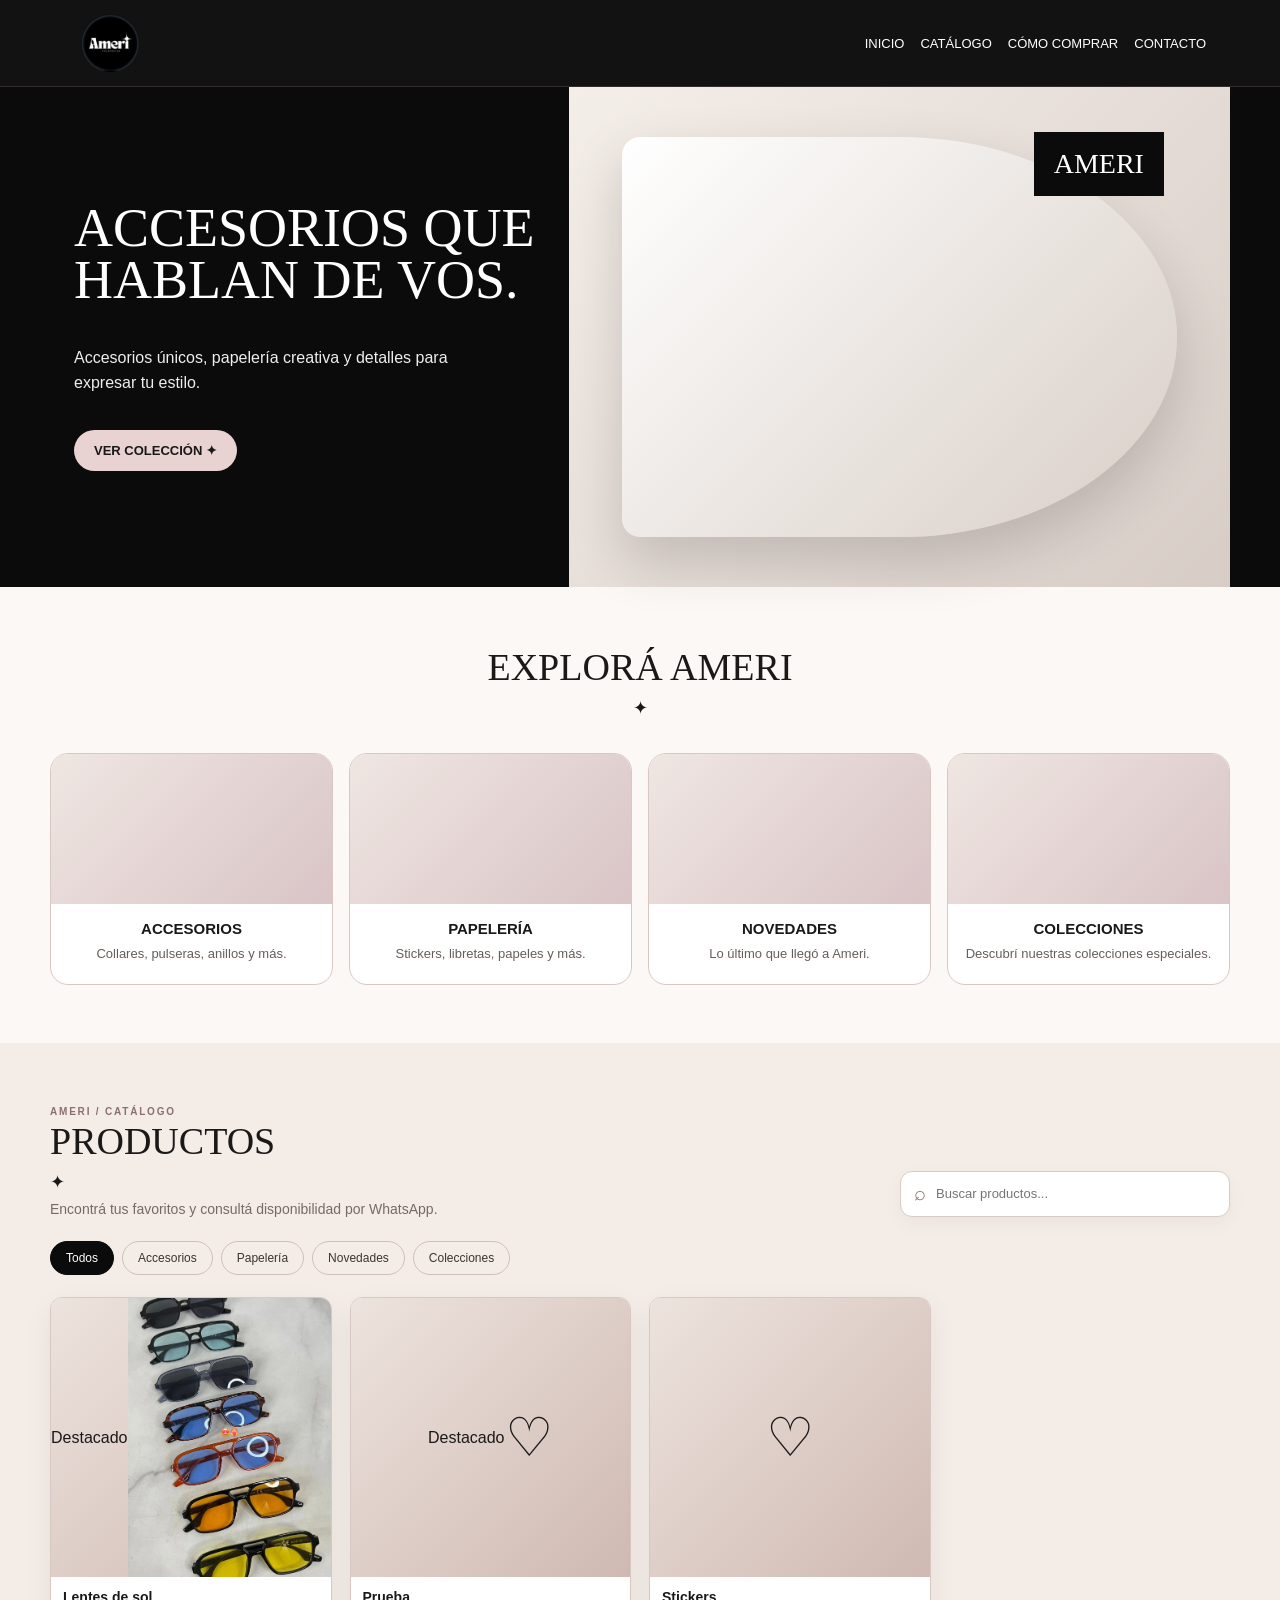
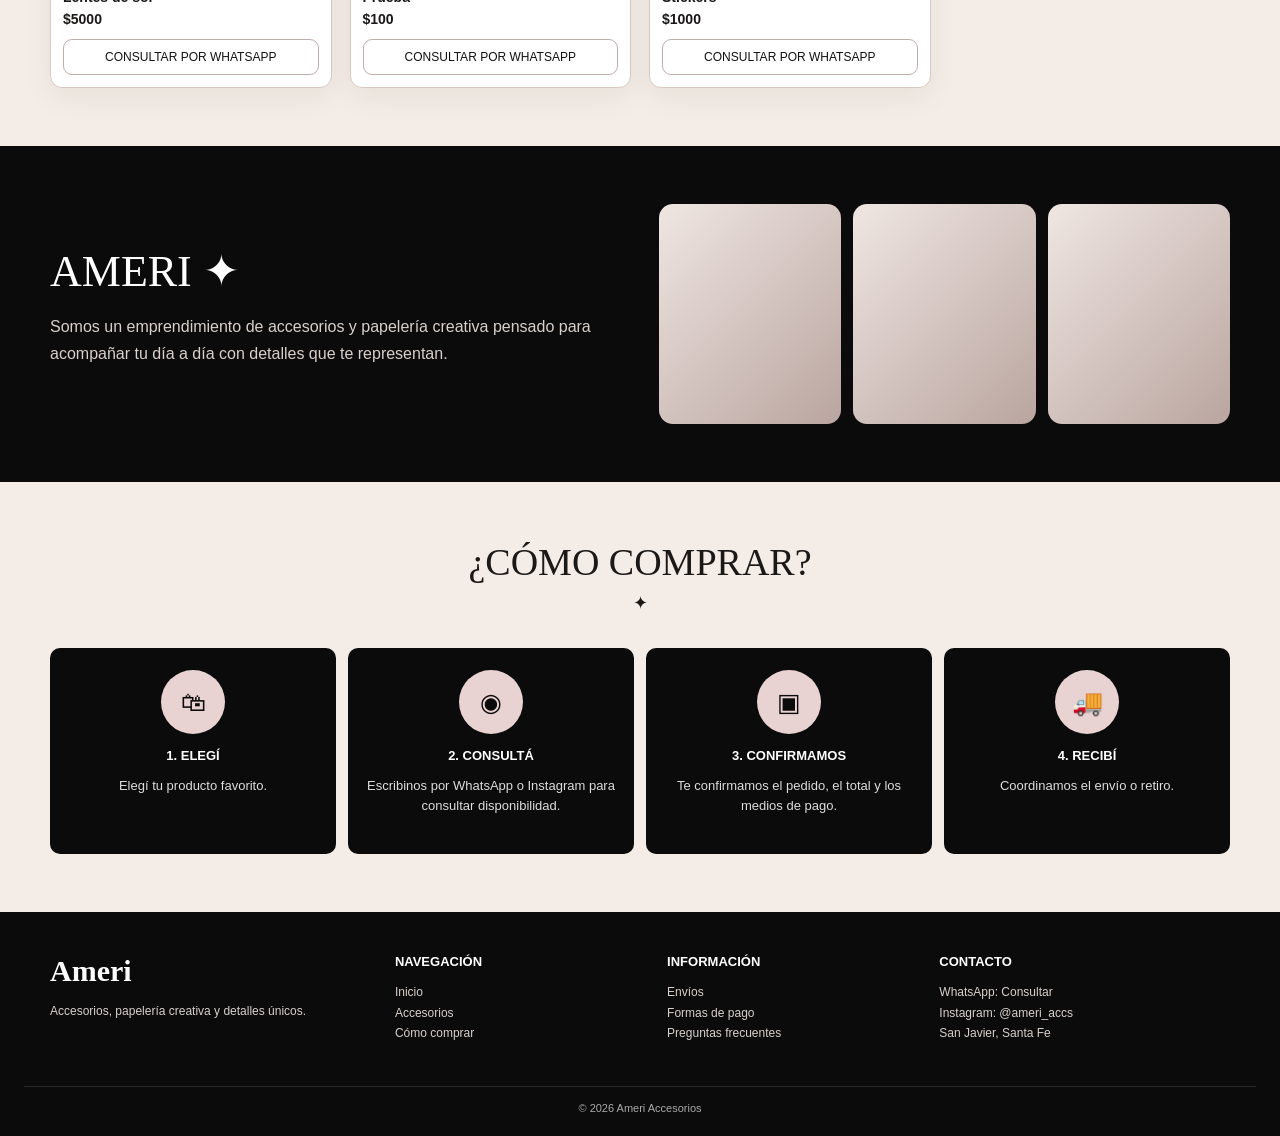
==== index.html @ 712a3660 "Update index.html" ====
<!doctype html>
<html lang="es">
<head>
<script src="https://identity.netlify.com/v1/netlify-identity-widget.js"></script>
<meta charset="utf-8">
<meta name="viewport" content="width=device-width,initial-scale=1">
<title>Ameri Accesorios</title>
<style>
:root{--black:#0c0b0b;--cream:#f4ede7;--paper:#fbf8f5;--pink:#e9d2d2;--ink:#1b1818;--line:#d9c8c1}
*{box-sizing:border-box}html{scroll-behavior:smooth}body{margin:0;background:var(--paper);color:var(--ink);font-family:Arial,Helvetica,sans-serif}
a{text-decoration:none;color:inherit}.serif{font-family:Georgia,"Times New Roman",serif}
header{position:sticky;top:0;z-index:20;background:rgba(12,11,11,.97);color:#fff;border-bottom:1px solid #332d2d}
.nav{max-width:1180px;margin:auto;padding:14px 24px;display:flex;align-items:center;gap:28px}.brand{display:flex;align-items:center;gap:10px;margin-right:auto}.brand img{width:72px;height:58px;object-fit:contain;display:block}
.brand b{font-family:Georgia,serif;font-size:24px}.brand small{display:block;font-size:8px;letter-spacing:2px;margin-top:-4px}nav a{font-size:13px;margin-left:16px;color:#fff}
.hero{background:var(--black);color:#fff}.hero-inner{max-width:1180px;margin:auto;display:grid;grid-template-columns:44% 56%;min-height:500px}.hero-copy{padding:72px 24px;display:flex;flex-direction:column;justify-content:center}.hero-copy h1{font-size:54px;line-height:.95;font-weight:400;margin:0 0 24px}.hero-copy p{font-size:16px;line-height:1.55;max-width:430px;color:#eee}.cta{display:inline-flex;width:max-content;background:var(--pink);color:#1b1818;padding:13px 20px;border-radius:26px;font-weight:700;font-size:13px;margin-top:18px}.hero-photo{min-height:500px;background:linear-gradient(135deg,#f4eee9,#d7ccc6);position:relative}.hero-photo:before{content:"";position:absolute;inset:10% 8%;border-radius:20px 55% 55% 20px;background:linear-gradient(135deg,#fff,#d8cec6);box-shadow:0 24px 55px rgba(0,0,0,.16)}.hero-photo:after{content:"AMERI";position:absolute;right:10%;top:9%;background:#0c0b0b;color:#fff;padding:16px 20px;font-family:Georgia,serif;font-size:28px}
.section{padding:58px 24px}.section.alt{background:var(--cream)}.wrap{max-width:1180px;margin:auto}.section-title{text-align:center;font-size:38px;font-weight:400;margin:0 0 34px}.section-title:after{content:"✦";display:block;font-size:18px;margin-top:8px}
.categories{display:grid;grid-template-columns:repeat(4,1fr);gap:16px}.cat{background:#fff;border:1px solid var(--line);border-radius:18px;overflow:hidden;text-align:center}.cat-art{height:150px;background:linear-gradient(135deg,#efe6e2,#d9c4c6);display:flex;align-items:center;justify-content:center;font-size:58px}.cat h3{margin:16px 12px 8px;font-size:15px}.cat p{font-size:13px;color:#675d59;margin:0 16px 20px;line-height:1.45}
.products{display:grid;grid-template-columns:repeat(4,1fr);gap:14px}.card{background:#fff;border:1px solid var(--line);border-radius:16px;overflow:hidden}.product-art{aspect-ratio:1/1;background:linear-gradient(135deg,#ede3dd,#cfb9b2);display:flex;align-items:center;justify-content:center;overflow:hidden}.product-art img{width:100%;height:100%;object-fit:cover}.product-art .placeholder{font-family:Georgia,serif;font-size:54px}.card-body{padding:12px}.card h4{font-size:14px;margin:0 0 6px}.price{font-weight:700;font-size:14px}.buy{display:block;text-align:center;background:#0c0b0b;color:#fff;padding:10px;border-radius:9px;margin-top:12px;font-size:12px}
.about{display:grid;grid-template-columns:1fr 1fr;gap:38px;align-items:center}.about-copy h2{font-size:44px;font-weight:400;margin:0 0 14px}.about-copy p{line-height:1.7;color:#d9d0cc}.about-gallery{display:grid;grid-template-columns:repeat(3,1fr);gap:12px}.about-shot{height:220px;border-radius:14px;background:linear-gradient(135deg,#efe6e2,#baa5a0)}
.steps{display:grid;grid-template-columns:repeat(4,1fr);gap:12px}.step{background:var(--black);color:#fff;text-align:center;padding:22px 14px 26px;border-radius:10px}.step-icon{width:64px;height:64px;margin:0 auto 14px;border-radius:50%;background:var(--pink);color:#0c0b0b;display:flex;align-items:center;justify-content:center;font-size:25px}.step h3{font-size:13px;margin:0 0 8px}.step p{font-size:13px;line-height:1.5;color:#ddd}
.footer{background:#0c0b0b;color:#fff;padding:42px 24px 22px}.footer-grid{display:grid;grid-template-columns:1.3fr 1fr 1fr 1.2fr;gap:30px}.footer h4{margin:0 0 13px;font-size:13px}.footer p,.footer a{font-size:12px;color:#d8d0cd;line-height:1.7}.bottom{border-top:1px solid #2b2626;margin-top:30px;padding-top:15px;text-align:center;font-size:11px;color:#aaa}
@media(max-width:900px){.hero-inner{grid-template-columns:1fr}.hero-photo{min-height:340px}.categories{grid-template-columns:repeat(2,1fr)}.products{grid-template-columns:repeat(2,1fr)}.about{grid-template-columns:1fr}.steps{grid-template-columns:repeat(2,1fr)}.footer-grid{grid-template-columns:1fr 1fr}nav a{font-size:11px}}
@media(max-width:560px){nav{display:none}.hero-copy h1{font-size:42px}.section{padding:44px 16px}.categories,.products,.about-gallery,.steps,.footer-grid{grid-template-columns:1fr}}

.eyebrow{font-size:10px;letter-spacing:.18em;font-weight:700;color:#8a6f70}
.catalog-head{display:flex;justify-content:space-between;align-items:flex-end;gap:28px;margin-bottom:24px}
.catalog-sub{margin:0;color:#756a65;font-size:14px}
.search-box{background:#fff;border:1px solid #d7cbc4;border-radius:12px;display:flex;align-items:center;padding:0 13px;width:min(330px,100%);height:46px;box-shadow:0 7px 20px rgba(0,0,0,.04)}
.search-box span{font-size:20px;color:#81736e;margin-right:8px}
.search-box input{border:0;outline:none;background:transparent;font-size:13px;width:100%;color:#1b1818}
.filters{display:flex;flex-wrap:wrap;gap:8px;margin:0 0 22px}
.filter{border:1px solid #cfbfba;background:transparent;color:#3c3431;border-radius:22px;padding:9px 15px;font-size:12px;cursor:pointer}
.filter:hover,.filter.active{background:#0c0b0b;color:#fff;border-color:#0c0b0b}
.products.storefront{grid-template-columns:repeat(4,minmax(0,1fr));gap:18px}
.storefront .card{border-radius:12px;box-shadow:0 10px 30px rgba(38,26,22,.06);transition:transform .2s ease,box-shadow .2s ease}
.storefront .card:hover{transform:translateY(-4px);box-shadow:0 17px 35px rgba(38,26,22,.12)}
.storefront .buy{background:transparent;color:#111;border:1px solid #bcaeaa}
.storefront .buy:hover{background:#0c0b0b;color:#fff}
.category-link{cursor:pointer;transition:transform .18s ease,box-shadow .18s ease}
.category-link:hover,.category-link:focus{transform:translateY(-3px);box-shadow:0 12px 26px rgba(38,26,22,.10);outline:none}
.empty-state{padding:46px 20px;text-align:center;border:1px dashed #cfc0b9;border-radius:14px;color:#766b67}
@media(max-width:900px){.products.storefront{grid-template-columns:repeat(2,minmax(0,1fr))}.catalog-head{align-items:flex-start;flex-direction:column}.search-box{width:100%}}
@media(max-width:560px){.products.storefront{grid-template-columns:1fr}}

.hero-photo-image{position:absolute;inset:0;width:100%;height:100%;object-fit:cover;z-index:1;display:none}
.hero-photo.has-image:before,.hero-photo.has-image:after{display:none}
.cat-art{overflow:hidden;position:relative}
.cat-art img{width:100%;height:100%;object-fit:cover;display:none}
.cat-art.has-image{font-size:0}
.cat-art.has-image img{display:block}
.about-shot{overflow:hidden;position:relative}
.about-shot img{width:100%;height:100%;object-fit:cover;display:none}
.about-shot.has-image img{display:block}
</style></head>
<body>
<header><div class="nav"><div class="brand"><img id="brand-logo" src="logo-ameri-header.png" alt="Ameri Accesorios"></div><nav><a href="#inicio">INICIO</a><a href="#catalogo">CATÁLOGO</a><a href="#como-comprar">CÓMO COMPRAR</a><a href="#contacto">CONTACTO</a></nav></div></header>
<section id="inicio" class="hero"><div class="hero-inner"><div class="hero-copy"><h1 class="serif" id="hero-title">ACCESORIOS QUE HABLAN DE VOS.</h1><p id="hero-text">Accesorios únicos, papelería creativa y detalles para expresar tu estilo.</p><a class="cta" href="#catalogo">VER COLECCIÓN ✦</a></div><div class="hero-photo"><img id="hero-image" class="hero-photo-image" alt="Ameri — imagen principal"></div></div></section>
<section class="section" id="accesorios"><div class="wrap"><h2 class="section-title serif">EXPLORÁ AMERI</h2><div class="categories">
<div class="cat category-link" data-filter="Accesorios" role="button" tabindex="0"><div class="cat-art"><img id="category-image-accessories" alt="Accesorios"></div><h3 id="category-title-accessories">ACCESORIOS</h3><p id="category-text-accessories">Collares, pulseras, anillos y más.</p></div>
<div class="cat category-link" data-filter="Papelería" role="button" tabindex="0"><div class="cat-art"><img id="category-image-stationery" alt="Papelería"></div><h3 id="category-title-stationery">PAPELERÍA</h3><p id="category-text-stationery">Stickers, libretas, papeles y más.</p></div>
<div class="cat category-link" data-filter="Novedades" role="button" tabindex="0"><div class="cat-art"><img id="category-image-new" alt="Novedades"></div><h3 id="category-title-new">NOVEDADES</h3><p id="category-text-new">Lo último que llegó a Ameri.</p></div>
<div class="cat category-link" data-filter="Colecciones" role="button" tabindex="0"><div class="cat-art"><img id="category-image-collections" alt="Colecciones"></div><h3 id="category-title-collections">COLECCIONES</h3><p id="category-text-collections">Descubrí nuestras colecciones especiales.</p></div>
</div></div></section>
<section class="section alt" id="catalogo">
  <div class="wrap">
    <div class="catalog-head">
      <div>
        <span class="eyebrow">AMERI / CATÁLOGO</span>
        <h2 class="section-title serif" style="text-align:left;margin-bottom:8px">PRODUCTOS</h2>
        <p class="catalog-sub">Encontrá tus favoritos y consultá disponibilidad por WhatsApp.</p>
      </div>
      <div class="search-box"><span>⌕</span><input id="product-search" type="search" placeholder="Buscar productos..." aria-label="Buscar productos"></div>
    </div>
    <div class="filters" id="filters">
      <button class="filter active" data-filter="Todos">Todos</button>
      <button class="filter" data-filter="Accesorios">Accesorios</button>
      <button class="filter" data-filter="Papelería">Papelería</button>
      <button class="filter" data-filter="Novedades">Novedades</button>
      <button class="filter" data-filter="Colecciones">Colecciones</button>
    </div>
    <div class="products storefront" id="products"></div>
    <div class="empty-state" id="empty-state" hidden>No encontramos productos con esos criterios.</div>
  </div>
</section>
<section class="section" style="background:var(--black);color:#fff"><div class="wrap about"><div class="about-copy"><h2 class="serif" id="about-title">AMERI ✦</h2><p id="about-text">Somos un emprendimiento de accesorios y papelería creativa pensado para acompañar tu día a día con detalles que te representan.</p></div><div class="about-gallery"><div class="about-shot"><img id="about-image-1" alt="Ameri"></div><div class="about-shot"><img id="about-image-2" alt="Ameri"></div><div class="about-shot"><img id="about-image-3" alt="Ameri"></div></div></div></section>
<section class="section" id="como-comprar" style="background:var(--cream)"><div class="wrap"><h2 class="section-title serif" id="how-title">¿CÓMO COMPRAR?</h2><div class="steps">
<div class="step"><div class="step-icon">🛍</div><h3 id="how-step-1-title">1. ELEGÍ</h3><p id="how-step-1-text">Elegí tu producto favorito.</p></div>
<div class="step"><div class="step-icon">◉</div><h3 id="how-step-2-title">2. CONSULTÁ</h3><p id="how-step-2-text">Escribinos por WhatsApp o Instagram para consultar disponibilidad.</p></div>
<div class="step"><div class="step-icon">▣</div><h3 id="how-step-3-title">3. CONFIRMAMOS</h3><p id="how-step-3-text">Te confirmamos el pedido, el total y los medios de pago.</p></div>
<div class="step"><div class="step-icon">🚚</div><h3 id="how-step-4-title">4. RECIBÍ</h3><p id="how-step-4-text">Coordinamos el envío o retiro.</p></div>
</div></div></section>
<footer class="footer" id="contacto"><div class="wrap footer-grid"><div><h4 class="serif" style="font-size:30px">Ameri</h4><p>Accesorios, papelería creativa y detalles únicos.</p></div><div><h4>NAVEGACIÓN</h4><p><a href="#inicio">Inicio</a><br><a href="#accesorios">Accesorios</a><br><a href="#como-comprar">Cómo comprar</a></p></div><div><h4>INFORMACIÓN</h4><p>Envíos<br>Formas de pago<br>Preguntas frecuentes</p></div><div><h4>CONTACTO</h4><p>WhatsApp: <a id="wa-link" href="#">Consultar</a><br>Instagram: <span id="instagram">@ameri_accs</span><br><span id="location">San Javier, Santa Fe</span></p></div></div><div class="bottom">© 2026 Ameri Accesorios</div></footer>
<script>
let allProducts = [];
let activeFilter = 'Todos';
let waNumber = '';

function setImage(id, src, containerId){
  const img = document.getElementById(id);
  if(!img) return;
  const clean = String(src || '').trim();
  if(clean){
    img.src = clean;
    img.style.display = 'block';
    if(containerId){
      const container = document.getElementById(containerId);
      if(container) container.classList.add('has-image');
    }
  }
}

function setText(id, value){
  const el = document.getElementById(id);
  if(el && value !== undefined && value !== null && String(value).trim() !== '') el.textContent = value;
}

async function loadData(){
  try{
    const [siteRes, prodRes] = await Promise.all([
      fetch('content/site.json', {cache:'no-store'}),
      fetch('content/products.json', {cache:'no-store'})
    ]);
    const site = await siteRes.json();
    const raw = await prodRes.json();
    allProducts = Array.isArray(raw) ? raw : (raw.products || []);

    setText('hero-title', site.hero_title);
    setText('hero-text', site.hero_text);
    setText('about-title', site.about_title);
    setText('about-text', site.about_text);
    setText('instagram', site.instagram);
    setText('location', site.location);

    // Header logo
    if(site.logo_image){
      const brand = document.getElementById('brand-logo');
      if(brand) brand.src = site.logo_image;
    }

    // Hero
    if(site.hero_image){
      const hero = document.querySelector('.hero-photo');
      if(hero) hero.classList.add('has-image');
      setImage('hero-image', site.hero_image);
    }

    // Category text + images
    const cats = [
      ['accessories','category_accessories_title','category_accessories_text','category_accessories_image'],
      ['stationery','category_stationery_title','category_stationery_text','category_stationery_image'],
      ['new','category_new_title','category_new_text','category_new_image'],
      ['collections','category_collections_title','category_collections_text','category_collections_image']
    ];
    cats.forEach(([key,title,text,image])=>{
      setText(`category-title-${key}`, site[title]);
      setText(`category-text-${key}`, site[text]);
      setImage(`category-image-${key}`, site[image], null);
      if(site[image]){
        const art = document.querySelector(`#category-image-${key}`)?.parentElement;
        if(art) art.classList.add('has-image');
      }
    });

    // About gallery
    [['about-image-1','about_image_1'],['about-image-2','about_image_2'],['about-image-3','about_image_3']].forEach(([id,key])=>{
      setImage(id, site[key]);
      if(site[key]){
        const box = document.getElementById(id)?.parentElement;
        if(box) box.classList.add('has-image');
      }
    });

    // How-to section
    setText('how-title', site.how_title);
    for(let i=1;i<=4;i++){
      setText(`how-step-${i}-title`, site[`how_step_${i}_title`]);
      setText(`how-step-${i}-text`, site[`how_step_${i}_text`]);
    }

    waNumber = String(site.whatsapp || '').replace(/\D/g,'');
    const waLink = document.getElementById('wa-link');
    waLink.href = waNumber
      ? `https://wa.me/${waNumber}?text=${encodeURIComponent('Hola Ameri! Quiero consultar por un producto.')}`
      : '#';

    renderProducts();
  }catch(e){
    console.error('No se pudieron cargar los contenidos', e);
  }
}

function renderProducts(){
  const search = (document.getElementById('product-search')?.value || '').trim().toLowerCase();
  const list = allProducts.filter(p => {
    if(p.available === false) return false;
    const categoryOk = activeFilter === 'Todos' || p.category === activeFilter;
    const text = `${p.title || ''} ${p.description || ''} ${p.category || ''}`.toLowerCase();
    return categoryOk && text.includes(search);
  });

  const root = document.getElementById('products');
  const empty = document.getElementById('empty-state');
  root.innerHTML = '';
  empty.hidden = list.length !== 0;

  list.forEach(p => {
    const article = document.createElement('article'); article.className = 'card';
    const art = document.createElement('div'); art.className = 'product-art';
    if(p.featured){ const badge=document.createElement('span'); badge.className='product-badge'; badge.textContent='Destacado'; art.appendChild(badge); }
    if(p.image){ const img=document.createElement('img'); img.src=p.image; img.alt=p.title||'Producto Ameri'; art.appendChild(img); }
    else { const ph=document.createElement('div'); ph.className='placeholder'; ph.textContent='♡'; art.appendChild(ph); }
    const body=document.createElement('div'); body.className='card-body';
    const title=document.createElement('h4'); title.textContent=p.title||'';
    const price=document.createElement('div'); price.className='price'; price.textContent=p.price||'';
    const buy=document.createElement('a'); buy.className='buy'; buy.target='_blank';
    buy.href=waNumber ? `https://wa.me/${waNumber}?text=${encodeURIComponent('Hola Ameri! Quiero consultar por: '+(p.title||''))}` : '#';
    buy.textContent='CONSULTAR POR WHATSAPP';
    body.append(title,price,buy); article.append(art,body); root.appendChild(article);
  });
}

function selectFilter(filter){
  activeFilter = filter;
  document.querySelectorAll('.filter').forEach(btn=>btn.classList.toggle('active',btn.dataset.filter===filter));
  renderProducts();
  document.getElementById('catalogo').scrollIntoView({behavior:'smooth',block:'start'});
}

document.addEventListener('DOMContentLoaded', ()=>{
  document.getElementById('product-search').addEventListener('input',renderProducts);
  document.querySelectorAll('.filter').forEach(btn=>btn.addEventListener('click',()=>selectFilter(btn.dataset.filter)));
  document.querySelectorAll('.category-link').forEach(card=>{
    card.addEventListener('click',()=>selectFilter(card.dataset.filter));
    card.addEventListener('keydown',e=>{ if(e.key==='Enter'||e.key===' '){e.preventDefault();selectFilter(card.dataset.filter);} });
  });
});

loadData();
</script></body></html>
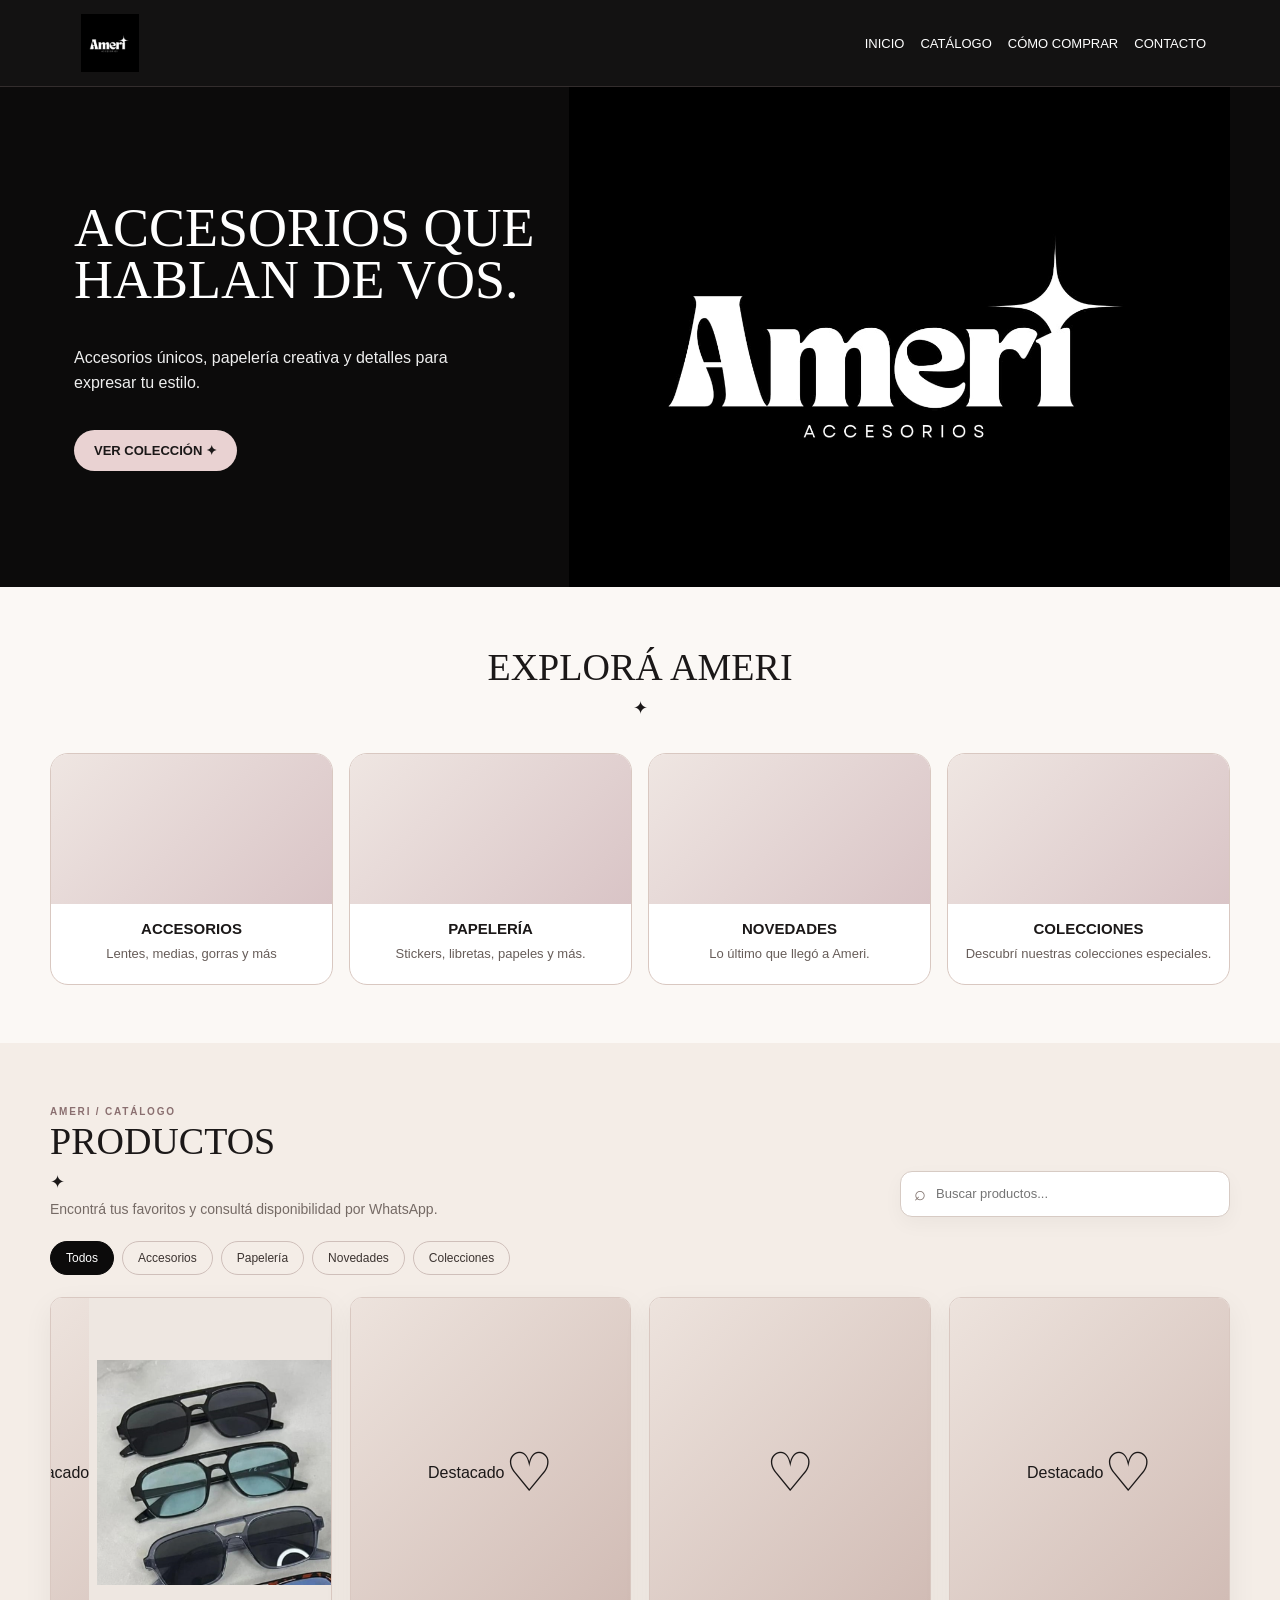
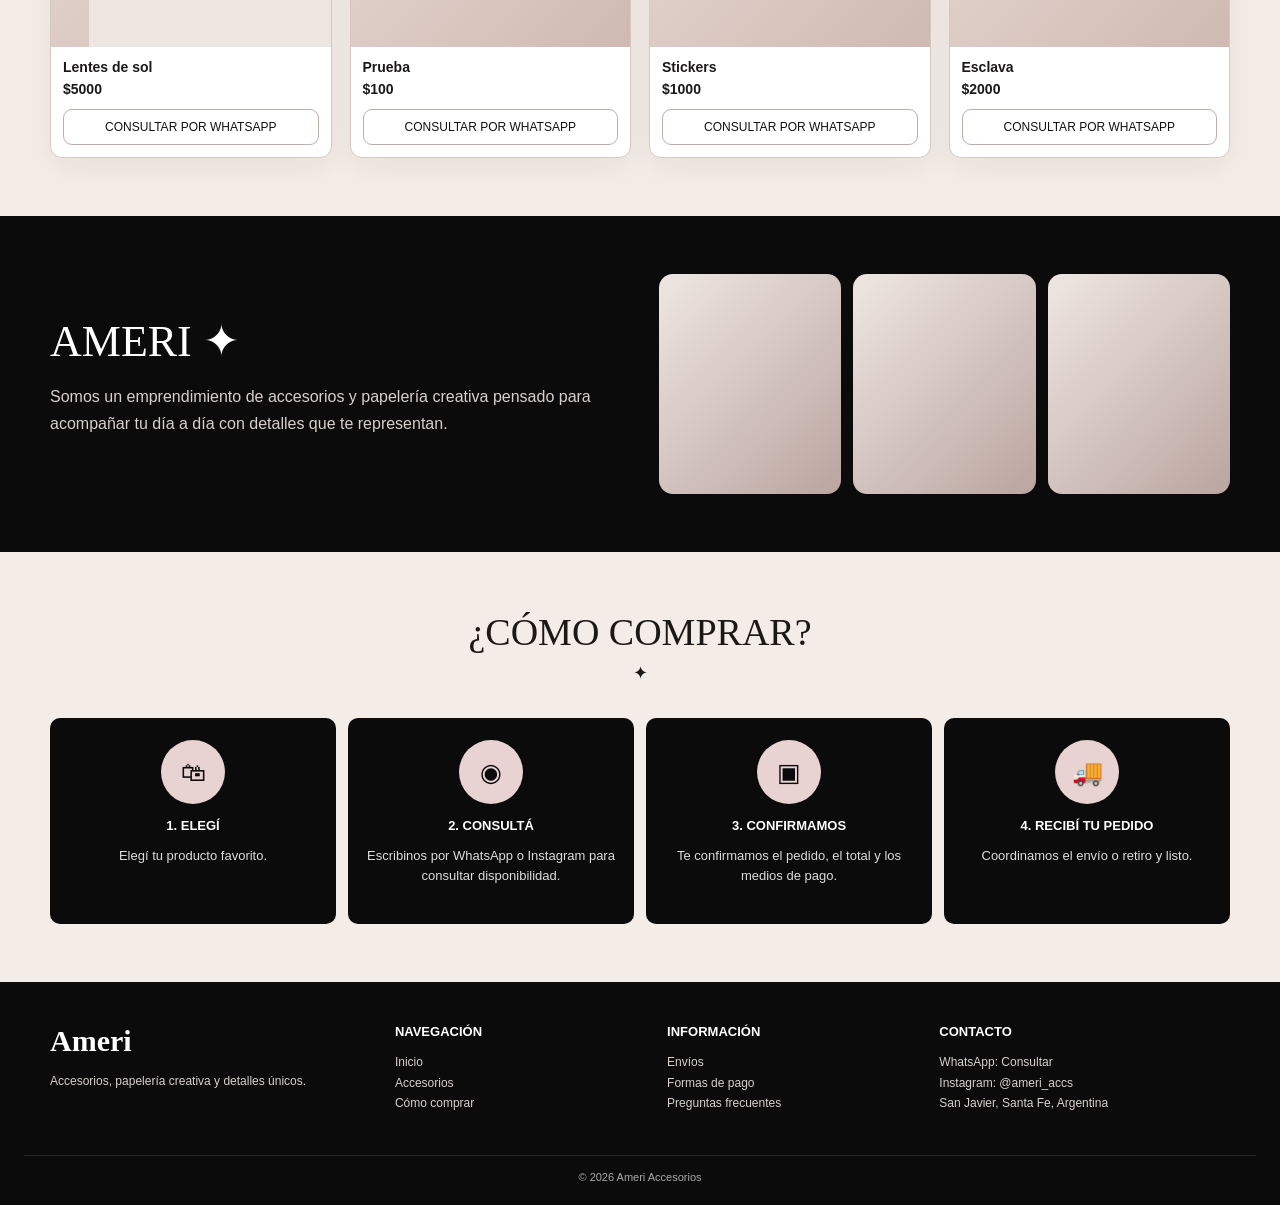
==== commit 62357927: "Update index.html" ====
--- a/index.html
+++ b/index.html
@@ -15,7 +15,7 @@
 .hero{background:var(--black);color:#fff}.hero-inner{max-width:1180px;margin:auto;display:grid;grid-template-columns:44% 56%;min-height:500px}.hero-copy{padding:72px 24px;display:flex;flex-direction:column;justify-content:center}.hero-copy h1{font-size:54px;line-height:.95;font-weight:400;margin:0 0 24px}.hero-copy p{font-size:16px;line-height:1.55;max-width:430px;color:#eee}.cta{display:inline-flex;width:max-content;background:var(--pink);color:#1b1818;padding:13px 20px;border-radius:26px;font-weight:700;font-size:13px;margin-top:18px}.hero-photo{min-height:500px;background:linear-gradient(135deg,#f4eee9,#d7ccc6);position:relative}.hero-photo:before{content:"";position:absolute;inset:10% 8%;border-radius:20px 55% 55% 20px;background:linear-gradient(135deg,#fff,#d8cec6);box-shadow:0 24px 55px rgba(0,0,0,.16)}.hero-photo:after{content:"AMERI";position:absolute;right:10%;top:9%;background:#0c0b0b;color:#fff;padding:16px 20px;font-family:Georgia,serif;font-size:28px}
 .section{padding:58px 24px}.section.alt{background:var(--cream)}.wrap{max-width:1180px;margin:auto}.section-title{text-align:center;font-size:38px;font-weight:400;margin:0 0 34px}.section-title:after{content:"✦";display:block;font-size:18px;margin-top:8px}
 .categories{display:grid;grid-template-columns:repeat(4,1fr);gap:16px}.cat{background:#fff;border:1px solid var(--line);border-radius:18px;overflow:hidden;text-align:center}.cat-art{height:150px;background:linear-gradient(135deg,#efe6e2,#d9c4c6);display:flex;align-items:center;justify-content:center;font-size:58px}.cat h3{margin:16px 12px 8px;font-size:15px}.cat p{font-size:13px;color:#675d59;margin:0 16px 20px;line-height:1.45}
-.products{display:grid;grid-template-columns:repeat(4,1fr);gap:14px}.card{background:#fff;border:1px solid var(--line);border-radius:16px;overflow:hidden}.product-art{aspect-ratio:1/1;background:linear-gradient(135deg,#ede3dd,#cfb9b2);display:flex;align-items:center;justify-content:center;overflow:hidden}.product-art img{width:100%;height:100%;object-fit:cover}.product-art .placeholder{font-family:Georgia,serif;font-size:54px}.card-body{padding:12px}.card h4{font-size:14px;margin:0 0 6px}.price{font-weight:700;font-size:14px}.buy{display:block;text-align:center;background:#0c0b0b;color:#fff;padding:10px;border-radius:9px;margin-top:12px;font-size:12px}
+.products{display:grid;grid-template-columns:repeat(4,1fr);gap:14px}.card{background:#fff;border:1px solid var(--line);border-radius:16px;overflow:hidden}.product-art{aspect-ratio:1/1;background:linear-gradient(135deg,#ede3dd,#cfb9b2);display:flex;align-items:center;justify-content:center;overflow:hidden}.product-art img{width:100%;height:100%;object-fit:contain;background:#eee7e1;padding:8px;box-sizing:border-box}.product-art .placeholder{font-family:Georgia,serif;font-size:54px}.card-body{padding:12px}.card h4{font-size:14px;margin:0 0 6px}.price{font-weight:700;font-size:14px}.buy{display:block;text-align:center;background:#0c0b0b;color:#fff;padding:10px;border-radius:9px;margin-top:12px;font-size:12px}
 .about{display:grid;grid-template-columns:1fr 1fr;gap:38px;align-items:center}.about-copy h2{font-size:44px;font-weight:400;margin:0 0 14px}.about-copy p{line-height:1.7;color:#d9d0cc}.about-gallery{display:grid;grid-template-columns:repeat(3,1fr);gap:12px}.about-shot{height:220px;border-radius:14px;background:linear-gradient(135deg,#efe6e2,#baa5a0)}
 .steps{display:grid;grid-template-columns:repeat(4,1fr);gap:12px}.step{background:var(--black);color:#fff;text-align:center;padding:22px 14px 26px;border-radius:10px}.step-icon{width:64px;height:64px;margin:0 auto 14px;border-radius:50%;background:var(--pink);color:#0c0b0b;display:flex;align-items:center;justify-content:center;font-size:25px}.step h3{font-size:13px;margin:0 0 8px}.step p{font-size:13px;line-height:1.5;color:#ddd}
 .footer{background:#0c0b0b;color:#fff;padding:42px 24px 22px}.footer-grid{display:grid;grid-template-columns:1.3fr 1fr 1fr 1.2fr;gap:30px}.footer h4{margin:0 0 13px;font-size:13px}.footer p,.footer a{font-size:12px;color:#d8d0cd;line-height:1.7}.bottom{border-top:1px solid #2b2626;margin-top:30px;padding-top:15px;text-align:center;font-size:11px;color:#aaa}
@@ -32,7 +32,7 @@
 .filter{border:1px solid #cfbfba;background:transparent;color:#3c3431;border-radius:22px;padding:9px 15px;font-size:12px;cursor:pointer}
 .filter:hover,.filter.active{background:#0c0b0b;color:#fff;border-color:#0c0b0b}
 .products.storefront{grid-template-columns:repeat(4,minmax(0,1fr));gap:18px}
-.storefront .card{border-radius:12px;box-shadow:0 10px 30px rgba(38,26,22,.06);transition:transform .2s ease,box-shadow .2s ease}
+.storefront .card{border-radius:12px;box-shadow:0 10px 30px rgba(38,26,22,.06);transition:transform .2s ease,box-shadow .2s ease}.storefront .product-art{aspect-ratio:4/5}
 .storefront .card:hover{transform:translateY(-4px);box-shadow:0 17px 35px rgba(38,26,22,.12)}
 .storefront .buy{background:transparent;color:#111;border:1px solid #bcaeaa}
 .storefront .buy:hover{background:#0c0b0b;color:#fff}
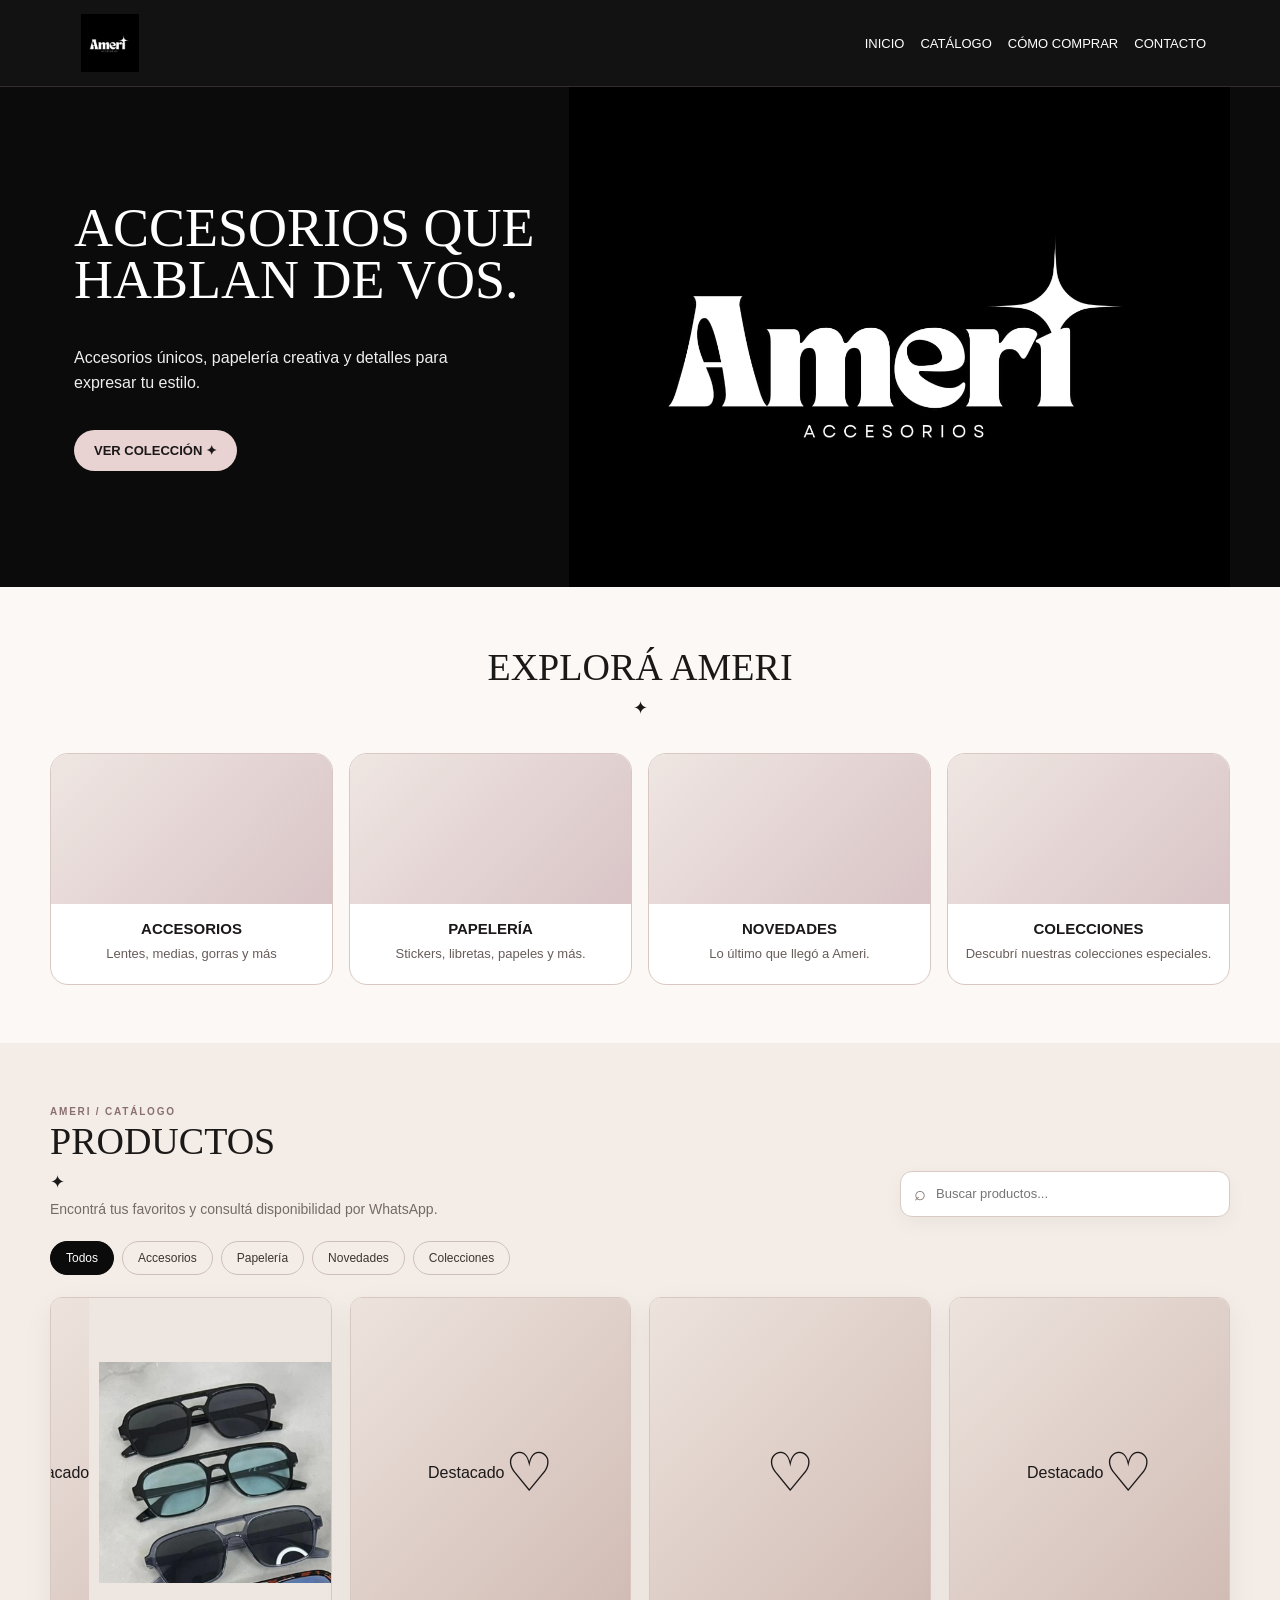
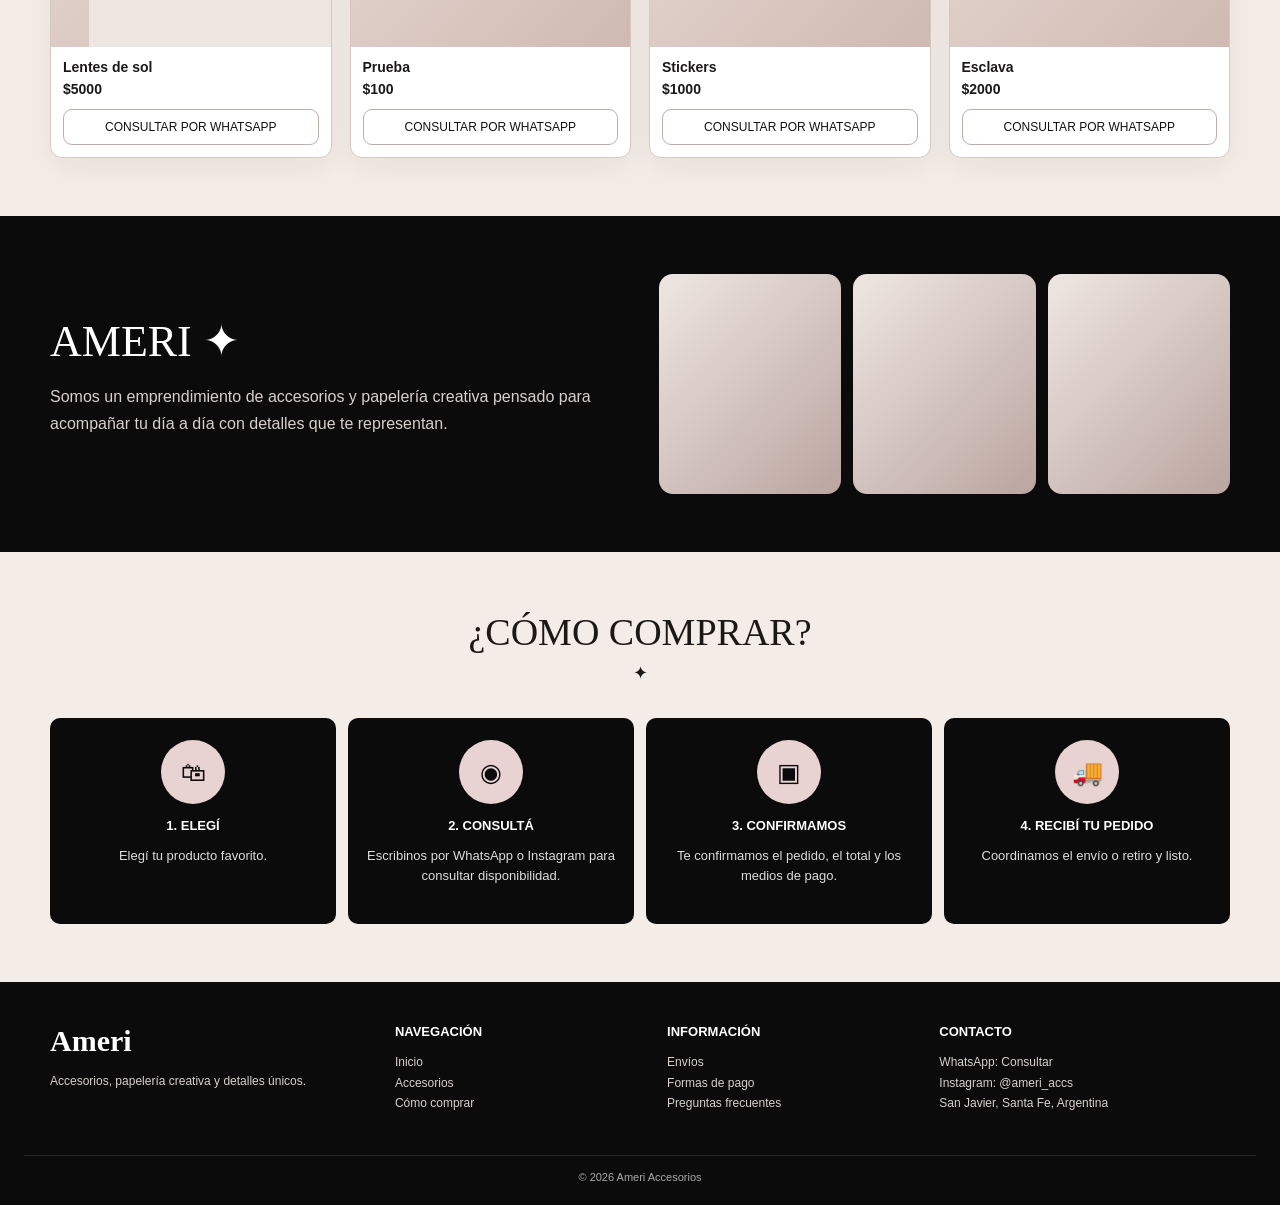
==== commit c33255f3: "Update index.html" ====
--- a/index.html
+++ b/index.html
@@ -15,7 +15,7 @@
 .hero{background:var(--black);color:#fff}.hero-inner{max-width:1180px;margin:auto;display:grid;grid-template-columns:44% 56%;min-height:500px}.hero-copy{padding:72px 24px;display:flex;flex-direction:column;justify-content:center}.hero-copy h1{font-size:54px;line-height:.95;font-weight:400;margin:0 0 24px}.hero-copy p{font-size:16px;line-height:1.55;max-width:430px;color:#eee}.cta{display:inline-flex;width:max-content;background:var(--pink);color:#1b1818;padding:13px 20px;border-radius:26px;font-weight:700;font-size:13px;margin-top:18px}.hero-photo{min-height:500px;background:linear-gradient(135deg,#f4eee9,#d7ccc6);position:relative}.hero-photo:before{content:"";position:absolute;inset:10% 8%;border-radius:20px 55% 55% 20px;background:linear-gradient(135deg,#fff,#d8cec6);box-shadow:0 24px 55px rgba(0,0,0,.16)}.hero-photo:after{content:"AMERI";position:absolute;right:10%;top:9%;background:#0c0b0b;color:#fff;padding:16px 20px;font-family:Georgia,serif;font-size:28px}
 .section{padding:58px 24px}.section.alt{background:var(--cream)}.wrap{max-width:1180px;margin:auto}.section-title{text-align:center;font-size:38px;font-weight:400;margin:0 0 34px}.section-title:after{content:"✦";display:block;font-size:18px;margin-top:8px}
 .categories{display:grid;grid-template-columns:repeat(4,1fr);gap:16px}.cat{background:#fff;border:1px solid var(--line);border-radius:18px;overflow:hidden;text-align:center}.cat-art{height:150px;background:linear-gradient(135deg,#efe6e2,#d9c4c6);display:flex;align-items:center;justify-content:center;font-size:58px}.cat h3{margin:16px 12px 8px;font-size:15px}.cat p{font-size:13px;color:#675d59;margin:0 16px 20px;line-height:1.45}
-.products{display:grid;grid-template-columns:repeat(4,1fr);gap:14px}.card{background:#fff;border:1px solid var(--line);border-radius:16px;overflow:hidden}.product-art{aspect-ratio:1/1;background:linear-gradient(135deg,#ede3dd,#cfb9b2);display:flex;align-items:center;justify-content:center;overflow:hidden}.product-art img{width:100%;height:100%;object-fit:contain;background:#eee7e1;padding:8px;box-sizing:border-box}.product-art .placeholder{font-family:Georgia,serif;font-size:54px}.card-body{padding:12px}.card h4{font-size:14px;margin:0 0 6px}.price{font-weight:700;font-size:14px}.buy{display:block;text-align:center;background:#0c0b0b;color:#fff;padding:10px;border-radius:9px;margin-top:12px;font-size:12px}
+.products{display:grid;grid-template-columns:repeat(4,1fr);gap:14px}.card{background:#fff;border:1px solid var(--line);border-radius:16px;overflow:hidden}.product-art{aspect-ratio:1/1;background:linear-gradient(135deg,#ede3dd,#cfb9b2);display:flex;align-items:center;justify-content:center;overflow:hidden}.product-art img{width:100%;height:100%;object-fit:contain;object-position:center;background:#eee7e1;padding:10px;box-sizing:border-box}.product-art .placeholder{font-family:Georgia,serif;font-size:54px}.card-body{padding:12px}.card h4{font-size:14px;margin:0 0 6px}.price{font-weight:700;font-size:14px}.buy{display:block;text-align:center;background:#0c0b0b;color:#fff;padding:10px;border-radius:9px;margin-top:12px;font-size:12px}
 .about{display:grid;grid-template-columns:1fr 1fr;gap:38px;align-items:center}.about-copy h2{font-size:44px;font-weight:400;margin:0 0 14px}.about-copy p{line-height:1.7;color:#d9d0cc}.about-gallery{display:grid;grid-template-columns:repeat(3,1fr);gap:12px}.about-shot{height:220px;border-radius:14px;background:linear-gradient(135deg,#efe6e2,#baa5a0)}
 .steps{display:grid;grid-template-columns:repeat(4,1fr);gap:12px}.step{background:var(--black);color:#fff;text-align:center;padding:22px 14px 26px;border-radius:10px}.step-icon{width:64px;height:64px;margin:0 auto 14px;border-radius:50%;background:var(--pink);color:#0c0b0b;display:flex;align-items:center;justify-content:center;font-size:25px}.step h3{font-size:13px;margin:0 0 8px}.step p{font-size:13px;line-height:1.5;color:#ddd}
 .footer{background:#0c0b0b;color:#fff;padding:42px 24px 22px}.footer-grid{display:grid;grid-template-columns:1.3fr 1fr 1fr 1.2fr;gap:30px}.footer h4{margin:0 0 13px;font-size:13px}.footer p,.footer a{font-size:12px;color:#d8d0cd;line-height:1.7}.bottom{border-top:1px solid #2b2626;margin-top:30px;padding-top:15px;text-align:center;font-size:11px;color:#aaa}
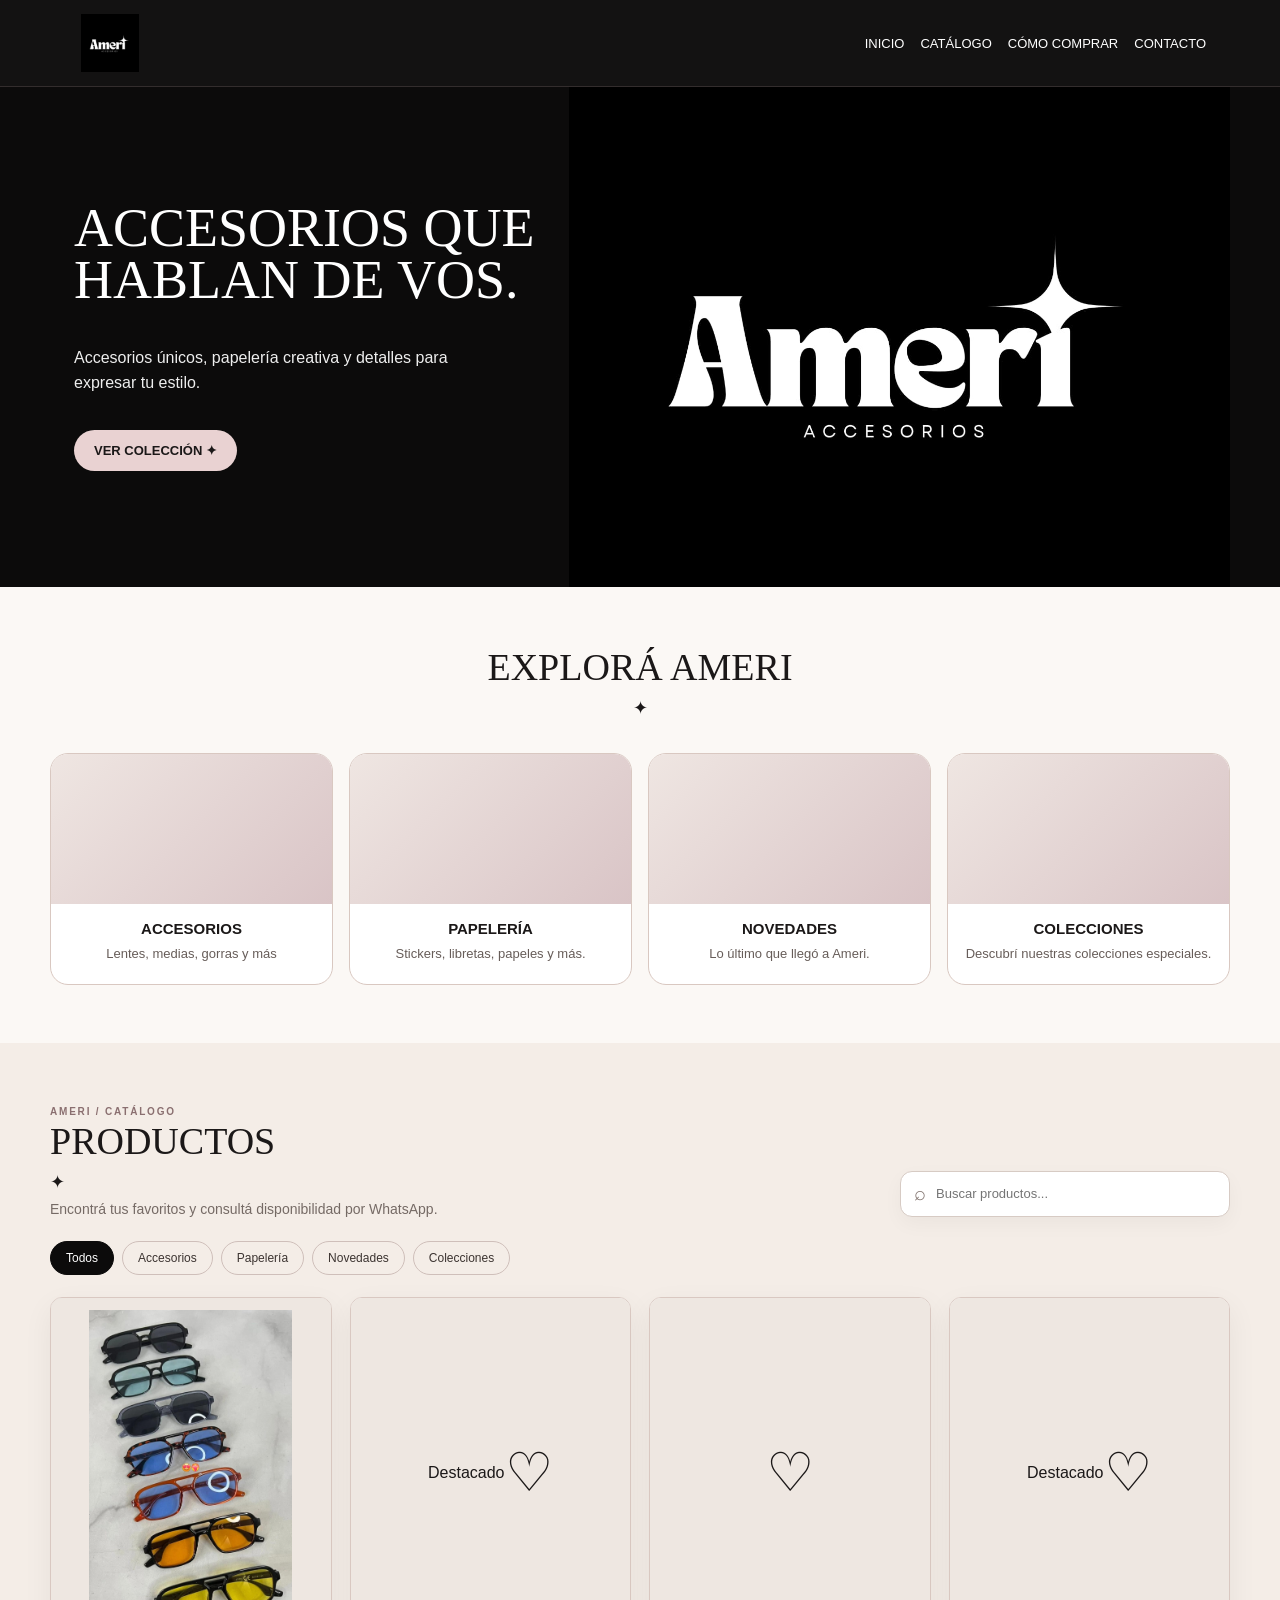
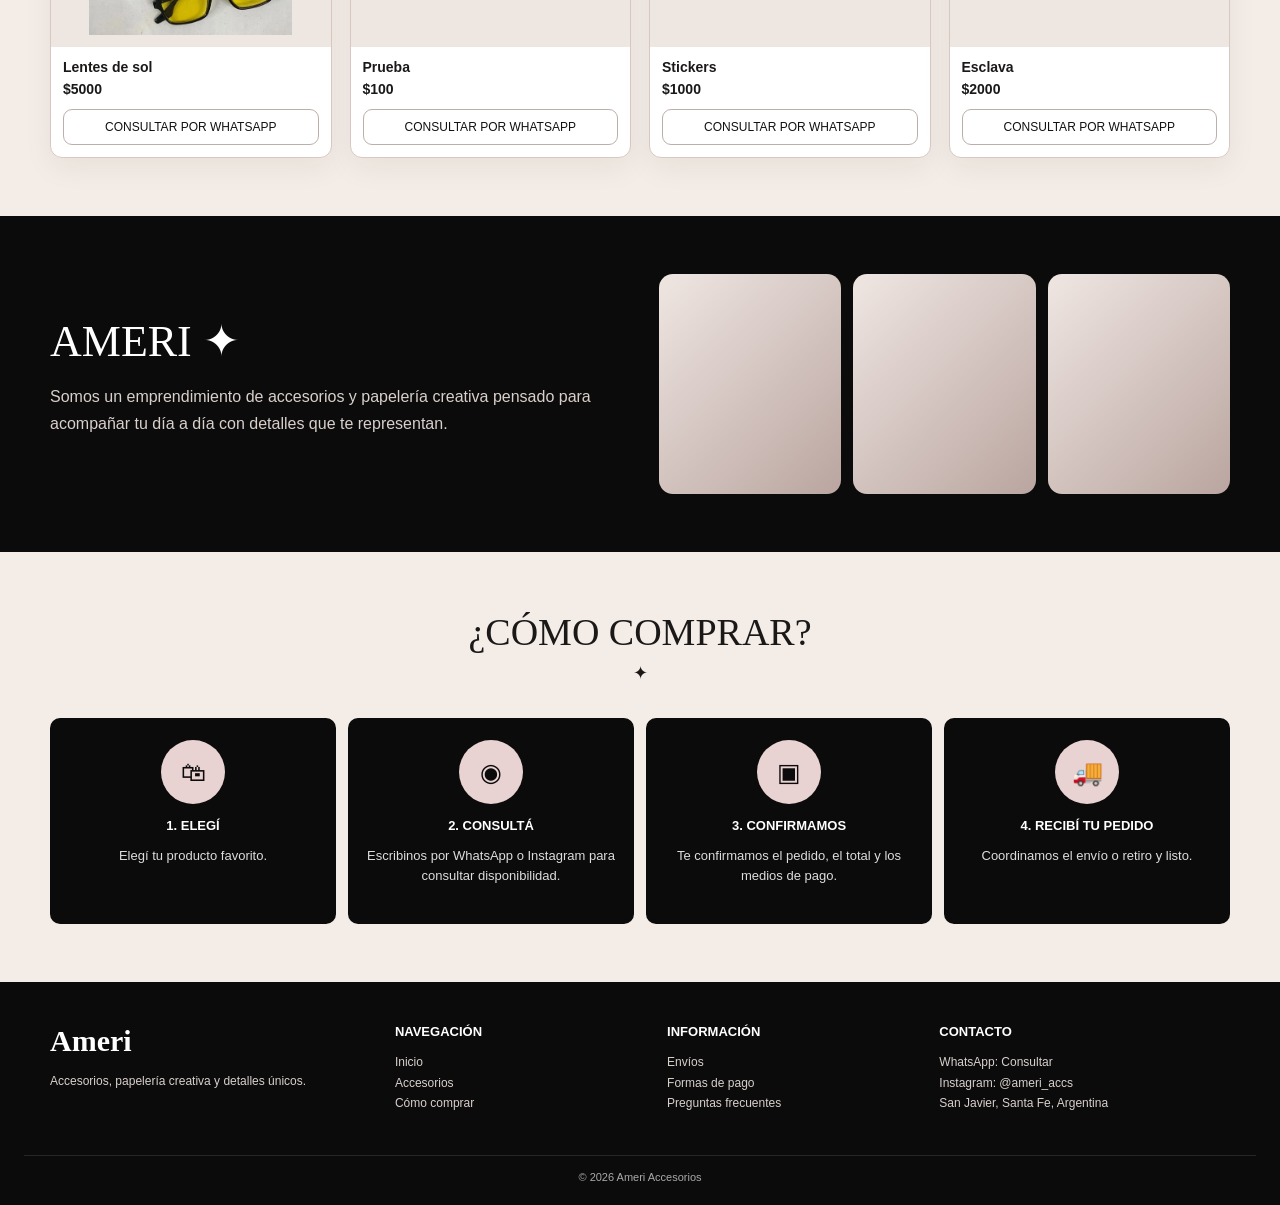
==== commit 3542752d: "Update index.html" ====
--- a/index.html
+++ b/index.html
@@ -51,6 +51,10 @@
 .about-shot{overflow:hidden;position:relative}
 .about-shot img{width:100%;height:100%;object-fit:cover;display:none}
 .about-shot.has-image img{display:block}
+
+.product-art{position:relative;overflow:hidden;background:#eee7e1}
+.product-art .product-art-bg{position:absolute;inset:0;width:100%;height:100%;object-fit:cover;filter:blur(18px);transform:scale(1.08);opacity:.55}
+.product-art .product-art-fg{position:absolute;inset:0;width:100%;height:100%;object-fit:contain;object-position:center;padding:12px;box-sizing:border-box;z-index:2}
 </style></head>
 <body>
 <header><div class="nav"><div class="brand"><img id="brand-logo" src="logo-ameri-header.png" alt="Ameri Accesorios"></div><nav><a href="#inicio">INICIO</a><a href="#catalogo">CATÁLOGO</a><a href="#como-comprar">CÓMO COMPRAR</a><a href="#contacto">CONTACTO</a></nav></div></header>
@@ -207,8 +211,11 @@
     const article = document.createElement('article'); article.className = 'card';
     const art = document.createElement('div'); art.className = 'product-art';
     if(p.featured){ const badge=document.createElement('span'); badge.className='product-badge'; badge.textContent='Destacado'; art.appendChild(badge); }
-    if(p.image){ const img=document.createElement('img'); img.src=p.image; img.alt=p.title||'Producto Ameri'; art.appendChild(img); }
-    else { const ph=document.createElement('div'); ph.className='placeholder'; ph.textContent='♡'; art.appendChild(ph); }
+    if(p.image){
+      const bg=document.createElement('img'); bg.className='product-art-bg'; bg.src=p.image; bg.alt=''; bg.setAttribute('aria-hidden','true');
+      const img=document.createElement('img'); img.className='product-art-fg'; img.src=p.image; img.alt=p.title||'Producto Ameri';
+      art.appendChild(bg); art.appendChild(img);
+    } else { const ph=document.createElement('div'); ph.className='placeholder'; ph.textContent='♡'; art.appendChild(ph); }
     const body=document.createElement('div'); body.className='card-body';
     const title=document.createElement('h4'); title.textContent=p.title||'';
     const price=document.createElement('div'); price.className='price'; price.textContent=p.price||'';
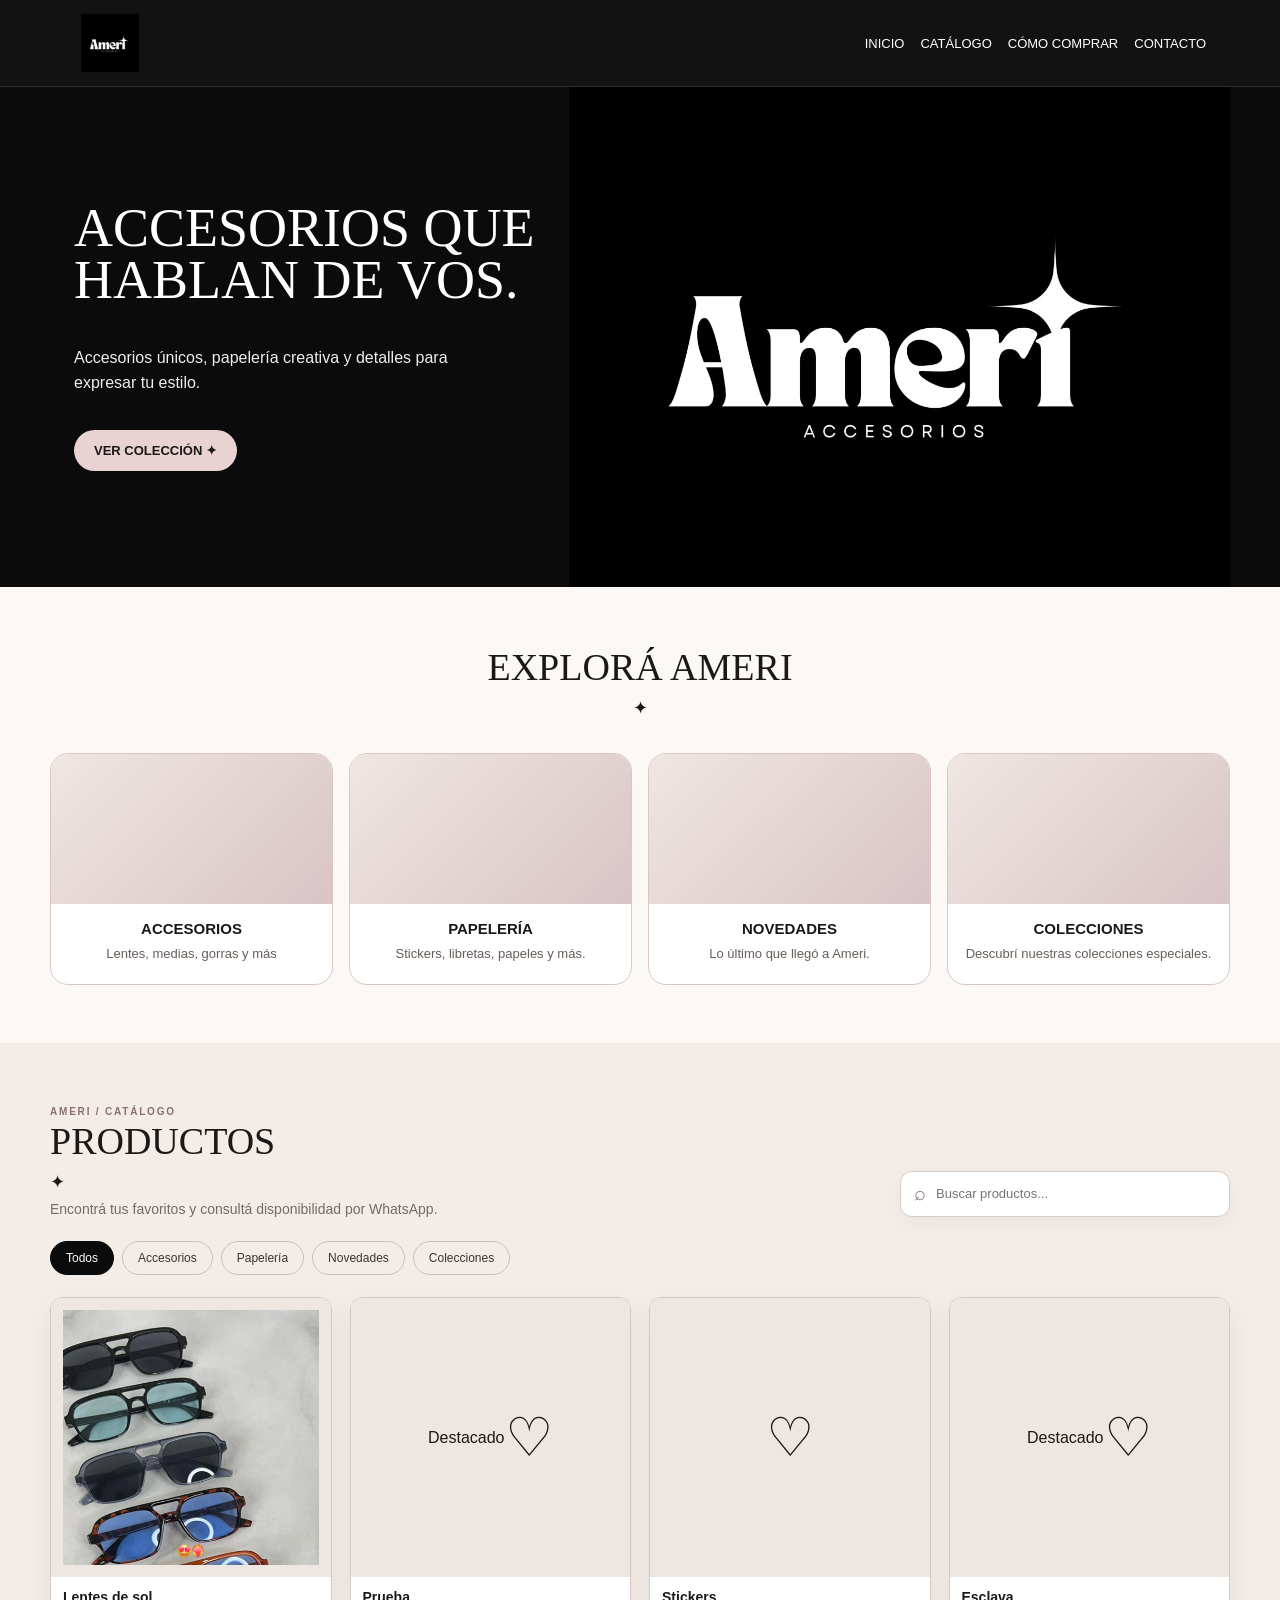
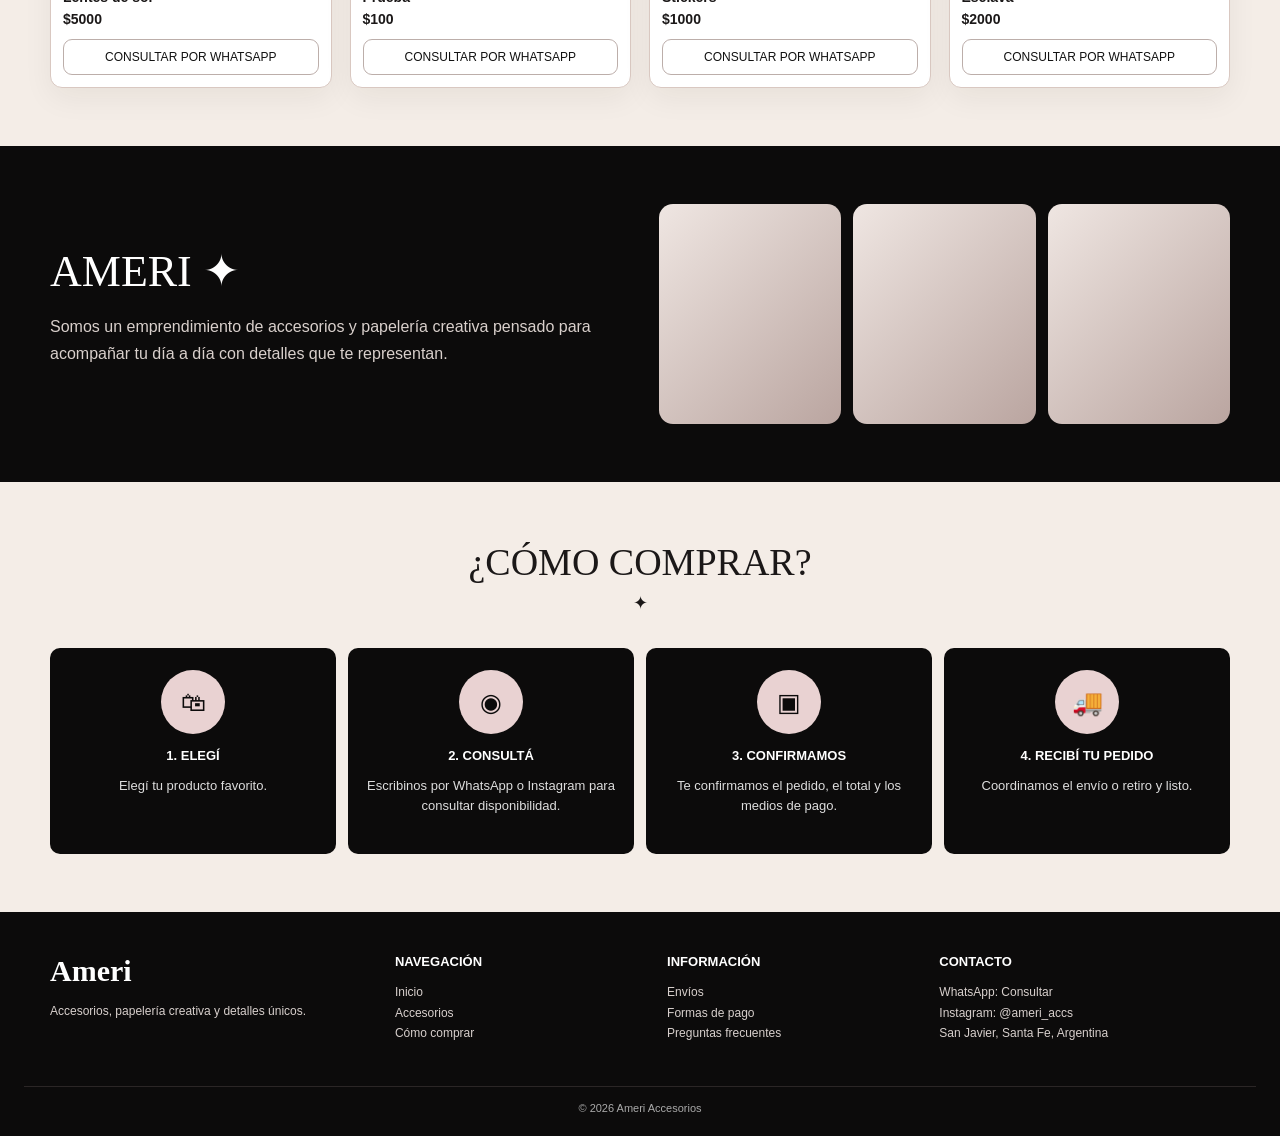
==== commit ca183f90: "Update index.html" ====
--- a/index.html
+++ b/index.html
@@ -32,7 +32,7 @@
 .filter{border:1px solid #cfbfba;background:transparent;color:#3c3431;border-radius:22px;padding:9px 15px;font-size:12px;cursor:pointer}
 .filter:hover,.filter.active{background:#0c0b0b;color:#fff;border-color:#0c0b0b}
 .products.storefront{grid-template-columns:repeat(4,minmax(0,1fr));gap:18px}
-.storefront .card{border-radius:12px;box-shadow:0 10px 30px rgba(38,26,22,.06);transition:transform .2s ease,box-shadow .2s ease}.storefront .product-art{aspect-ratio:4/5}
+.storefront .card{border-radius:12px;box-shadow:0 10px 30px rgba(38,26,22,.06);transition:transform .2s ease,box-shadow .2s ease}
 .storefront .card:hover{transform:translateY(-4px);box-shadow:0 17px 35px rgba(38,26,22,.12)}
 .storefront .buy{background:transparent;color:#111;border:1px solid #bcaeaa}
 .storefront .buy:hover{background:#0c0b0b;color:#fff}
@@ -52,8 +52,8 @@
 .about-shot img{width:100%;height:100%;object-fit:cover;display:none}
 .about-shot.has-image img{display:block}
 
-.product-art{position:relative;overflow:hidden;background:#eee7e1}
-.product-art .product-art-bg{position:absolute;inset:0;width:100%;height:100%;object-fit:cover;filter:blur(18px);transform:scale(1.08);opacity:.55}
+.product-art{position:relative;aspect-ratio:1/1;overflow:hidden;background:#eee7e1}
+.product-art .product-art-bg{position:absolute;inset:0;width:100%;height:100%;object-fit:cover;filter:blur(18px);transform:scale(1.08);opacity:.5}
 .product-art .product-art-fg{position:absolute;inset:0;width:100%;height:100%;object-fit:contain;object-position:center;padding:12px;box-sizing:border-box;z-index:2}
 </style></head>
 <body>
@@ -214,6 +214,8 @@
     if(p.image){
       const bg=document.createElement('img'); bg.className='product-art-bg'; bg.src=p.image; bg.alt=''; bg.setAttribute('aria-hidden','true');
       const img=document.createElement('img'); img.className='product-art-fg'; img.src=p.image; img.alt=p.title||'Producto Ameri';
+      img.style.objectFit = p.image_fit || 'cover';
+      img.style.objectPosition = p.image_position || 'center';
       art.appendChild(bg); art.appendChild(img);
     } else { const ph=document.createElement('div'); ph.className='placeholder'; ph.textContent='♡'; art.appendChild(ph); }
     const body=document.createElement('div'); body.className='card-body';
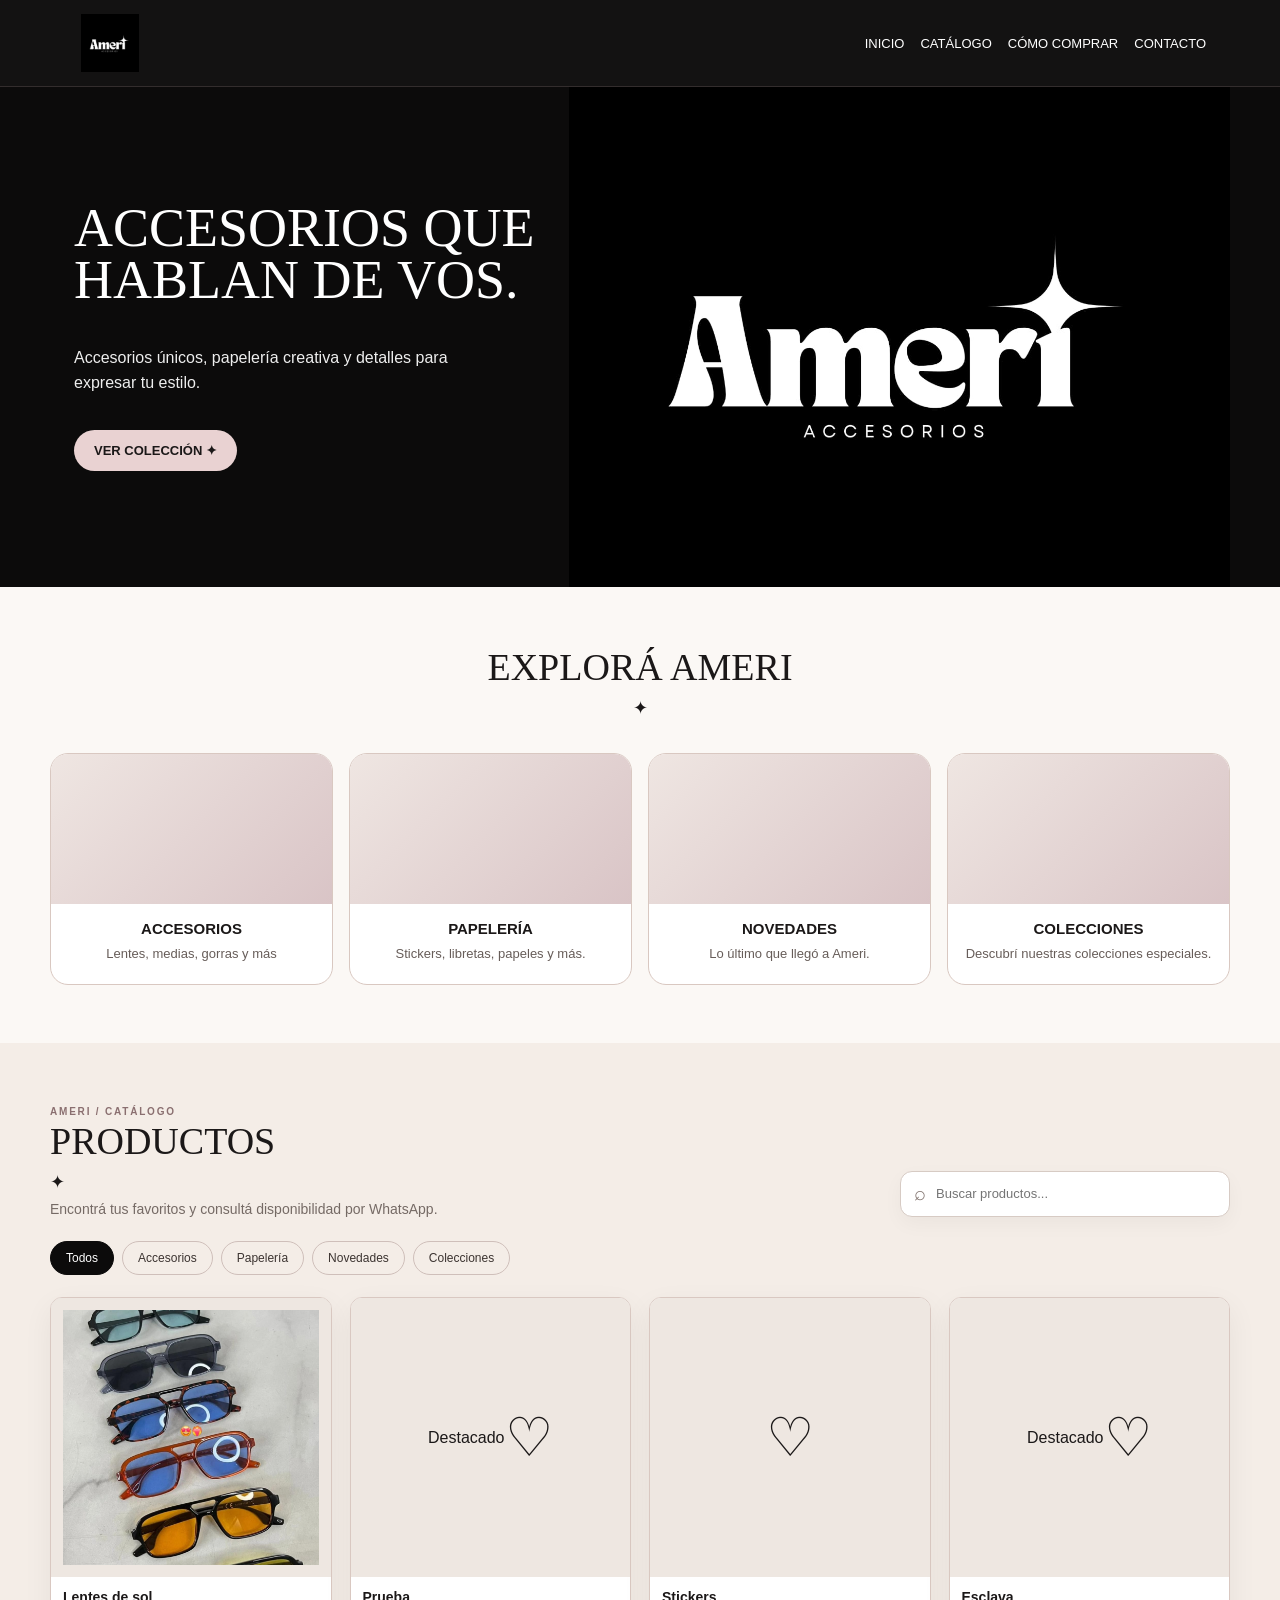
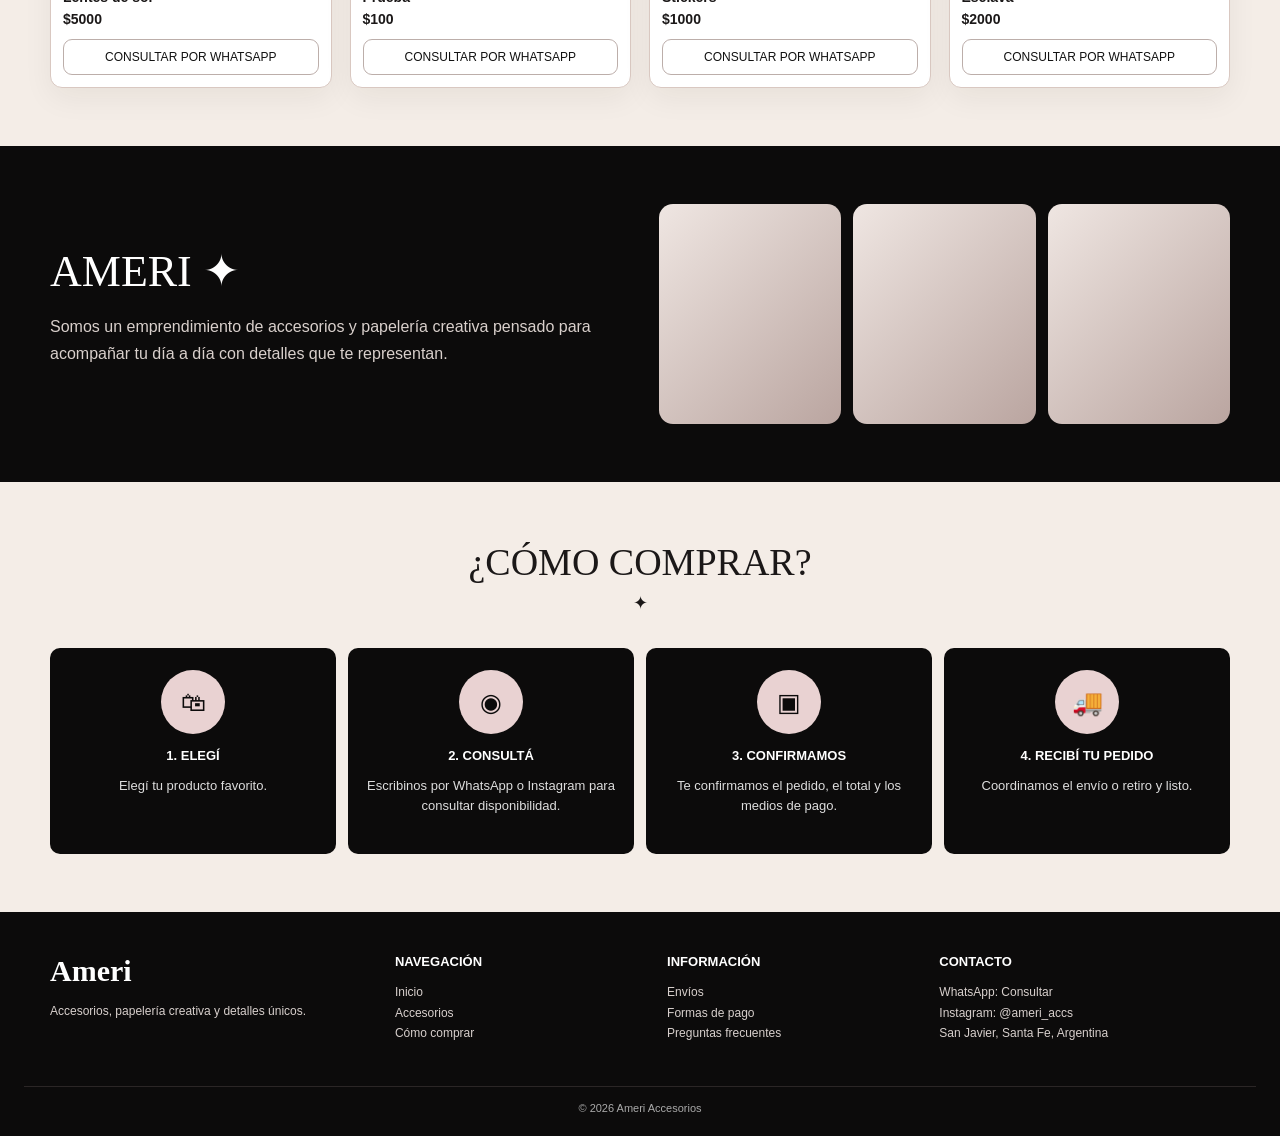
==== commit f0f8a152: "Update index.html" ====
--- a/index.html
+++ b/index.html
@@ -32,7 +32,7 @@
 .filter{border:1px solid #cfbfba;background:transparent;color:#3c3431;border-radius:22px;padding:9px 15px;font-size:12px;cursor:pointer}
 .filter:hover,.filter.active{background:#0c0b0b;color:#fff;border-color:#0c0b0b}
 .products.storefront{grid-template-columns:repeat(4,minmax(0,1fr));gap:18px}
-.storefront .card{border-radius:12px;box-shadow:0 10px 30px rgba(38,26,22,.06);transition:transform .2s ease,box-shadow .2s ease}
+.storefront .card{border-radius:12px;box-shadow:0 10px 30px rgba(38,26,22,.06);transition:transform .2s ease,box-shadow .2s ease}.storefront .product-art{aspect-ratio:1/1}
 .storefront .card:hover{transform:translateY(-4px);box-shadow:0 17px 35px rgba(38,26,22,.12)}
 .storefront .buy{background:transparent;color:#111;border:1px solid #bcaeaa}
 .storefront .buy:hover{background:#0c0b0b;color:#fff}
@@ -52,9 +52,12 @@
 .about-shot img{width:100%;height:100%;object-fit:cover;display:none}
 .about-shot.has-image img{display:block}
 
-.product-art{position:relative;aspect-ratio:1/1;overflow:hidden;background:#eee7e1}
-.product-art .product-art-bg{position:absolute;inset:0;width:100%;height:100%;object-fit:cover;filter:blur(18px);transform:scale(1.08);opacity:.5}
+.product-art{position:relative;overflow:hidden;background:#eee7e1}
+.product-art .product-art-bg{position:absolute;inset:0;width:100%;height:100%;object-fit:cover;filter:blur(18px);transform:scale(1.08);opacity:.55}
 .product-art .product-art-fg{position:absolute;inset:0;width:100%;height:100%;object-fit:contain;object-position:center;padding:12px;box-sizing:border-box;z-index:2}
+
+.product-art .product-art-bg{transition:filter .2s ease,opacity .2s ease}
+.product-art .product-art-fg{transition:object-position .2s ease,object-fit .2s ease}
 </style></head>
 <body>
 <header><div class="nav"><div class="brand"><img id="brand-logo" src="logo-ameri-header.png" alt="Ameri Accesorios"></div><nav><a href="#inicio">INICIO</a><a href="#catalogo">CATÁLOGO</a><a href="#como-comprar">CÓMO COMPRAR</a><a href="#contacto">CONTACTO</a></nav></div></header>
@@ -212,12 +215,31 @@
     const art = document.createElement('div'); art.className = 'product-art';
     if(p.featured){ const badge=document.createElement('span'); badge.className='product-badge'; badge.textContent='Destacado'; art.appendChild(badge); }
     if(p.image){
-      const bg=document.createElement('img'); bg.className='product-art-bg'; bg.src=p.image; bg.alt=''; bg.setAttribute('aria-hidden','true');
-      const img=document.createElement('img'); img.className='product-art-fg'; img.src=p.image; img.alt=p.title||'Producto Ameri';
-      img.style.objectFit = p.image_fit || 'cover';
-      img.style.objectPosition = p.image_position || 'center';
-      art.appendChild(bg); art.appendChild(img);
-    } else { const ph=document.createElement('div'); ph.className='placeholder'; ph.textContent='♡'; art.appendChild(ph); }
+      const fit = p.image_fit || 'cover';
+      const position = p.image_position || 'center';
+
+      const bg=document.createElement('img');
+      bg.className='product-art-bg';
+      bg.src=p.image;
+      bg.alt='';
+      bg.setAttribute('aria-hidden','true');
+      bg.style.objectPosition = position;
+
+      const img=document.createElement('img');
+      img.className='product-art-fg';
+      img.src=p.image;
+      img.alt=p.title||'Producto Ameri';
+      img.style.objectFit = fit;
+      img.style.objectPosition = position;
+
+      art.appendChild(bg);
+      art.appendChild(img);
+    } else {
+      const ph=document.createElement('div');
+      ph.className='placeholder';
+      ph.textContent='♡';
+      art.appendChild(ph);
+    }
     const body=document.createElement('div'); body.className='card-body';
     const title=document.createElement('h4'); title.textContent=p.title||'';
     const price=document.createElement('div'); price.className='price'; price.textContent=p.price||'';
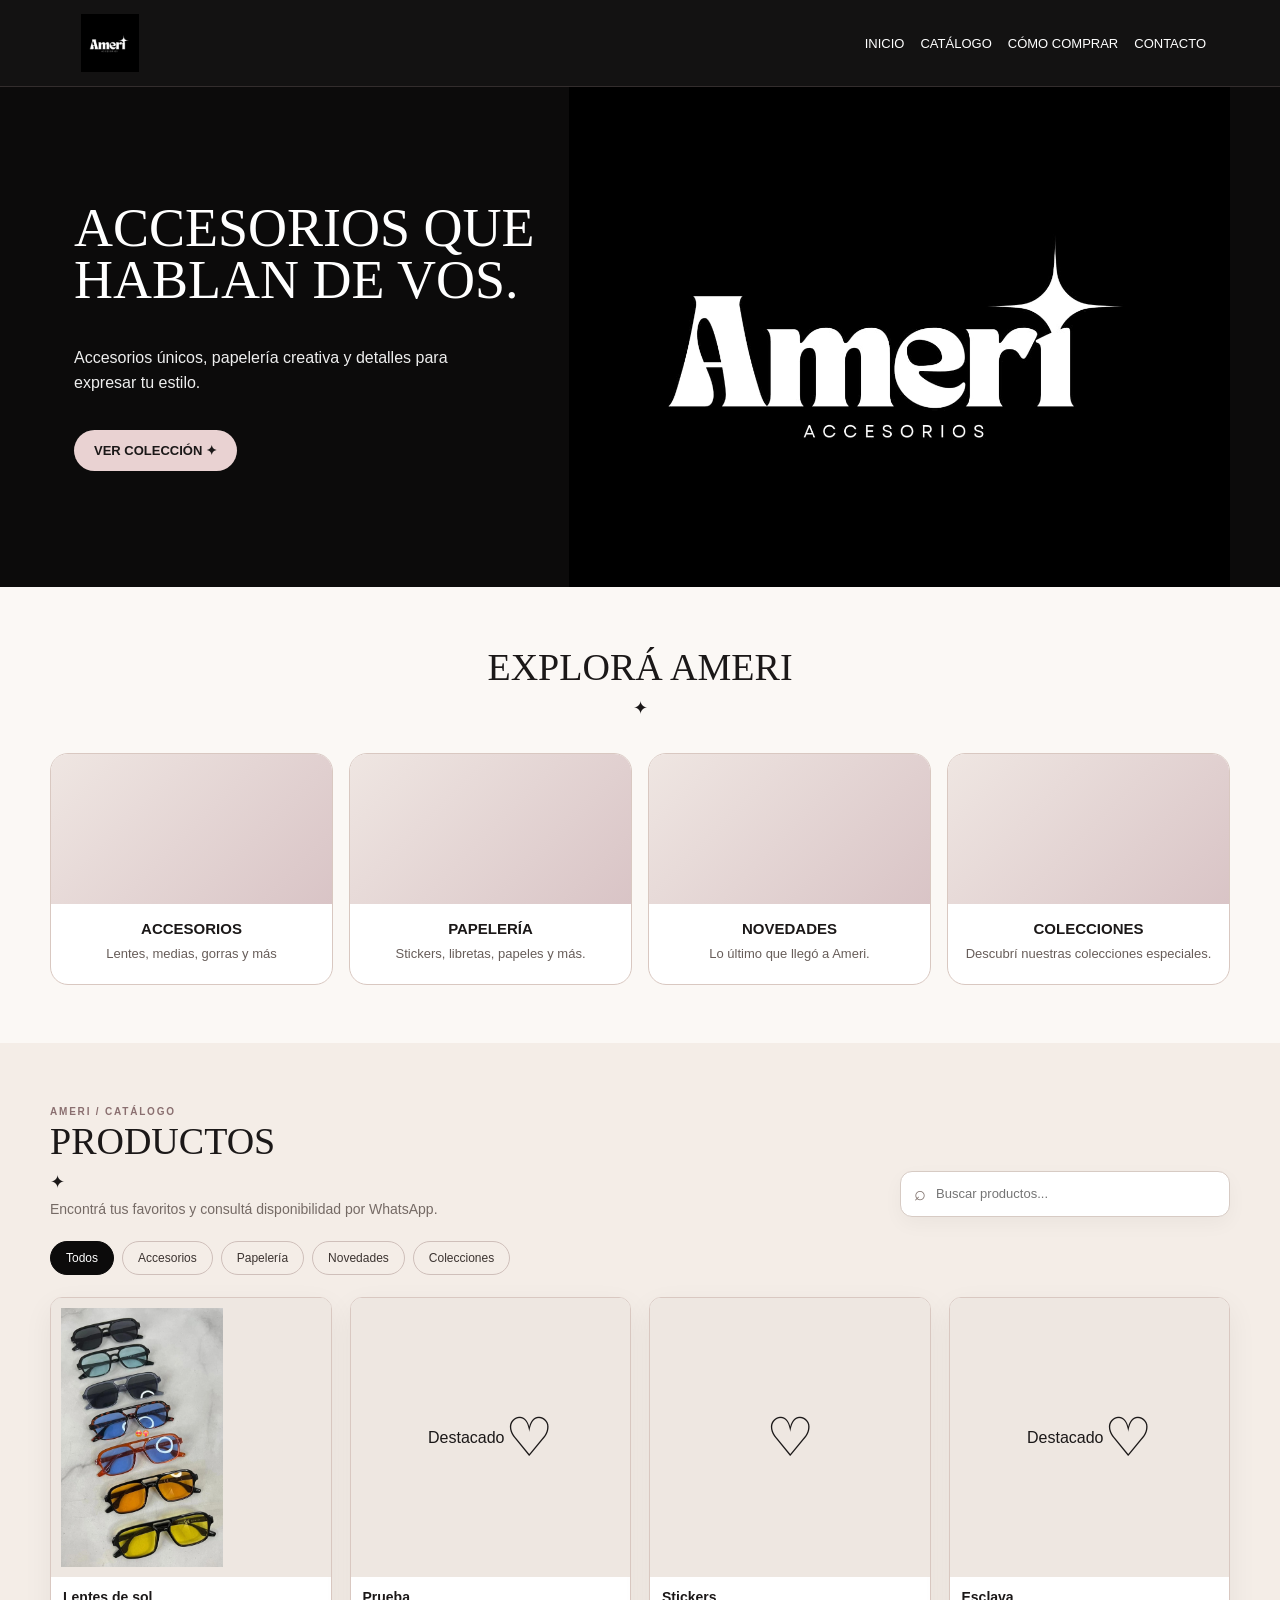
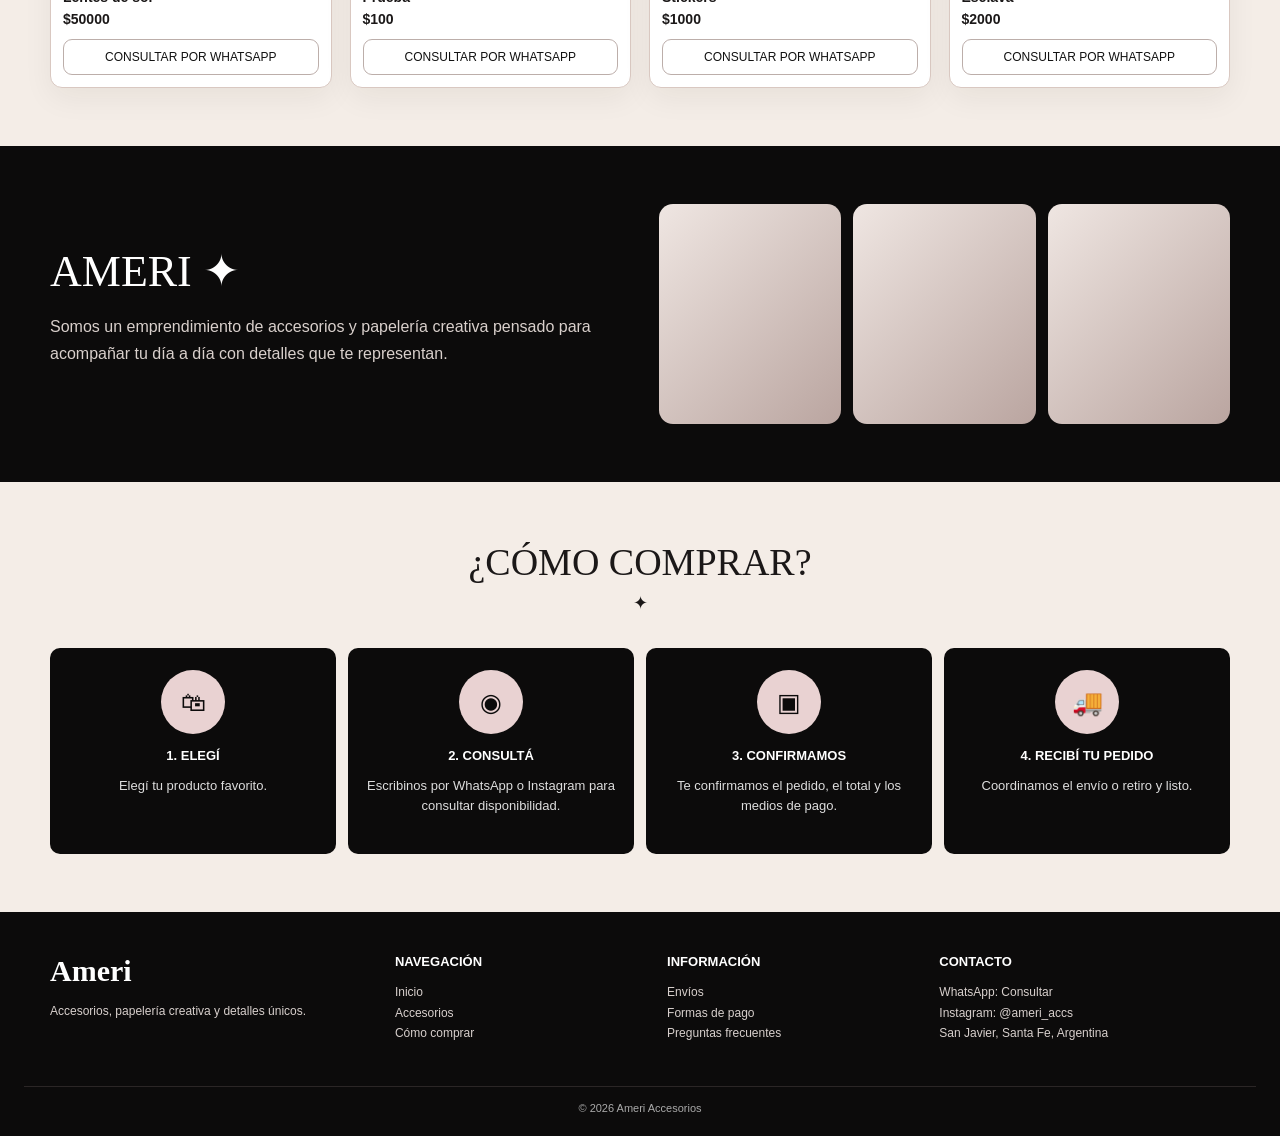
==== commit d8e8b873: "Fix product image sizing and edge-to-edge corners" ====
--- a/index.html
+++ b/index.html
@@ -52,9 +52,9 @@
 .about-shot img{width:100%;height:100%;object-fit:cover;display:none}
 .about-shot.has-image img{display:block}
 
-.product-art{position:relative;overflow:hidden;background:#eee7e1}
+.product-art{position:relative;overflow:hidden;background:#eee7e1;aspect-ratio:1/1}
 .product-art .product-art-bg{position:absolute;inset:0;width:100%;height:100%;object-fit:cover;filter:blur(18px);transform:scale(1.08);opacity:.55}
-.product-art .product-art-fg{position:absolute;inset:0;width:100%;height:100%;object-fit:contain;object-position:center;padding:12px;box-sizing:border-box;z-index:2}
+.product-art .product-art-fg{position:absolute;inset:0;width:100%;height:100%;object-fit:contain;object-position:center;box-sizing:border-box;z-index=2}
 
 .product-art .product-art-bg{transition:filter .2s ease,opacity .2s ease}
 .product-art .product-art-fg{transition:object-position .2s ease,object-fit .2s ease}
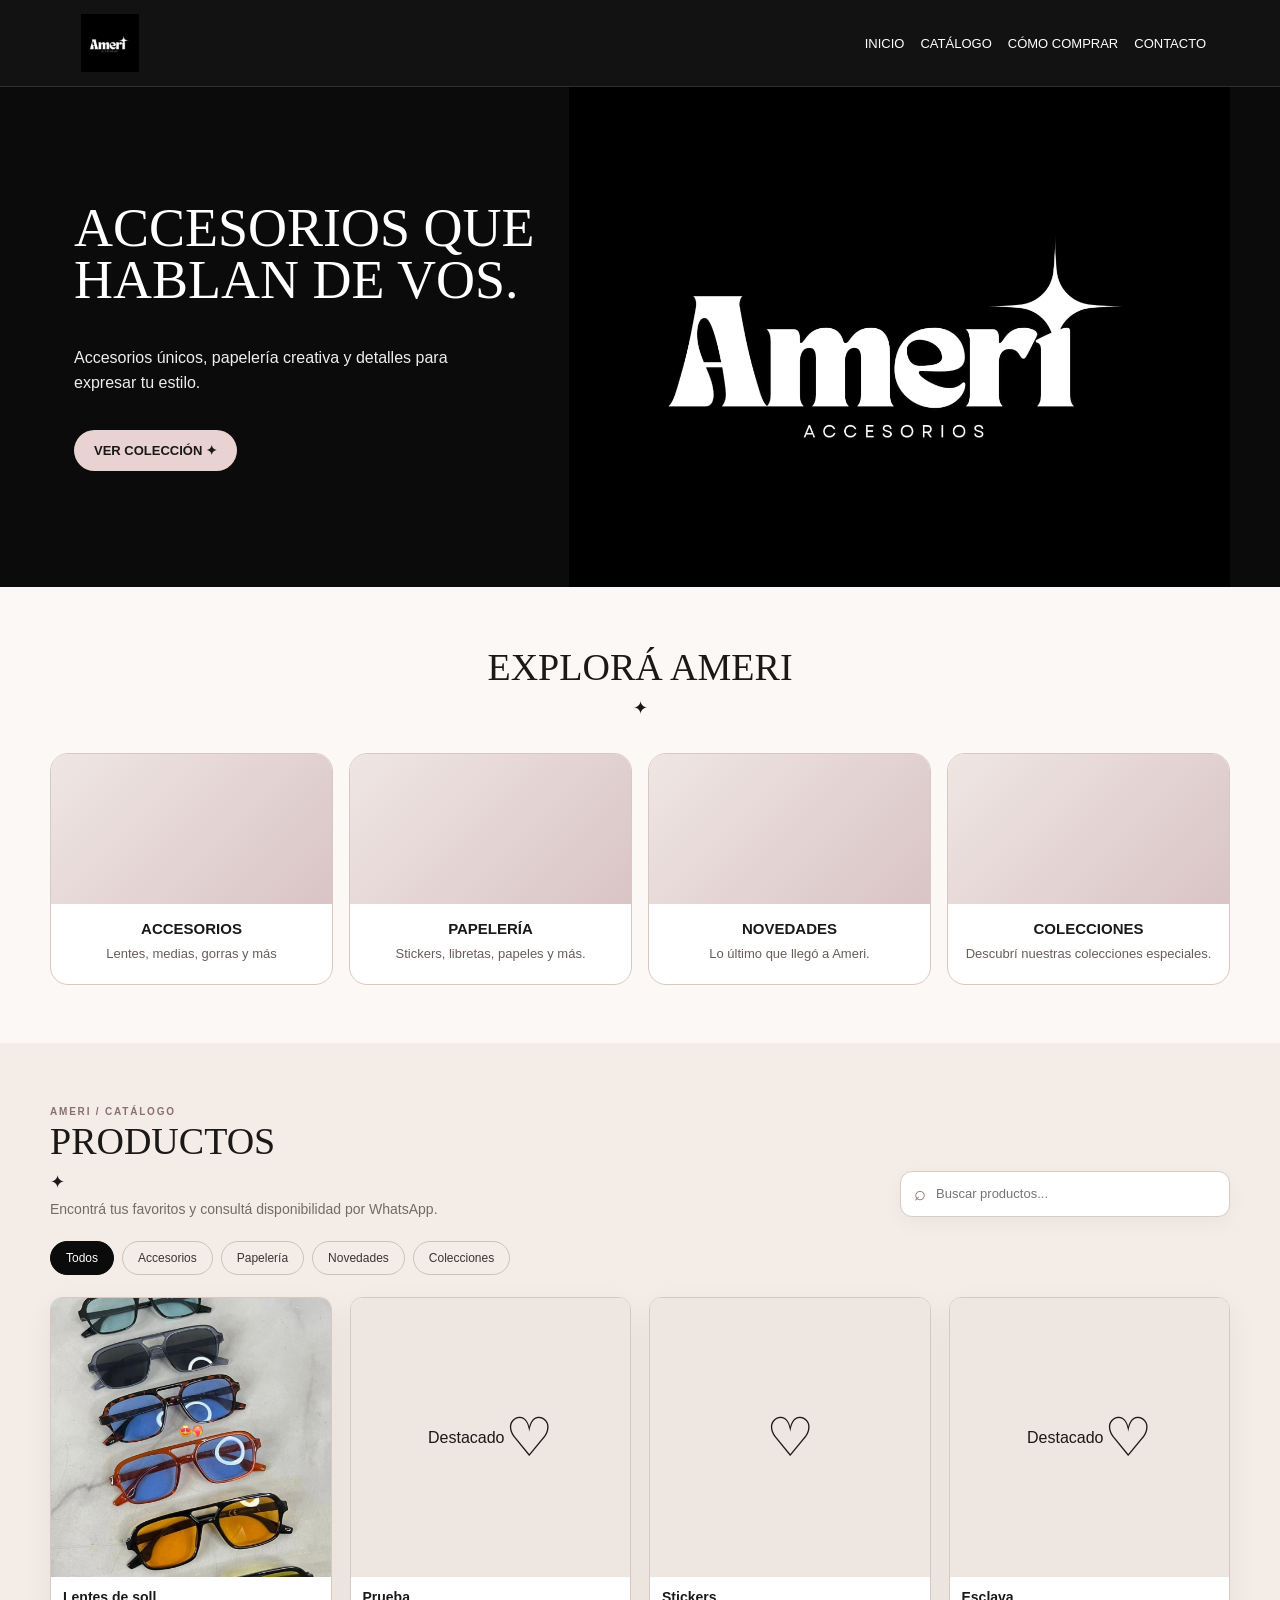
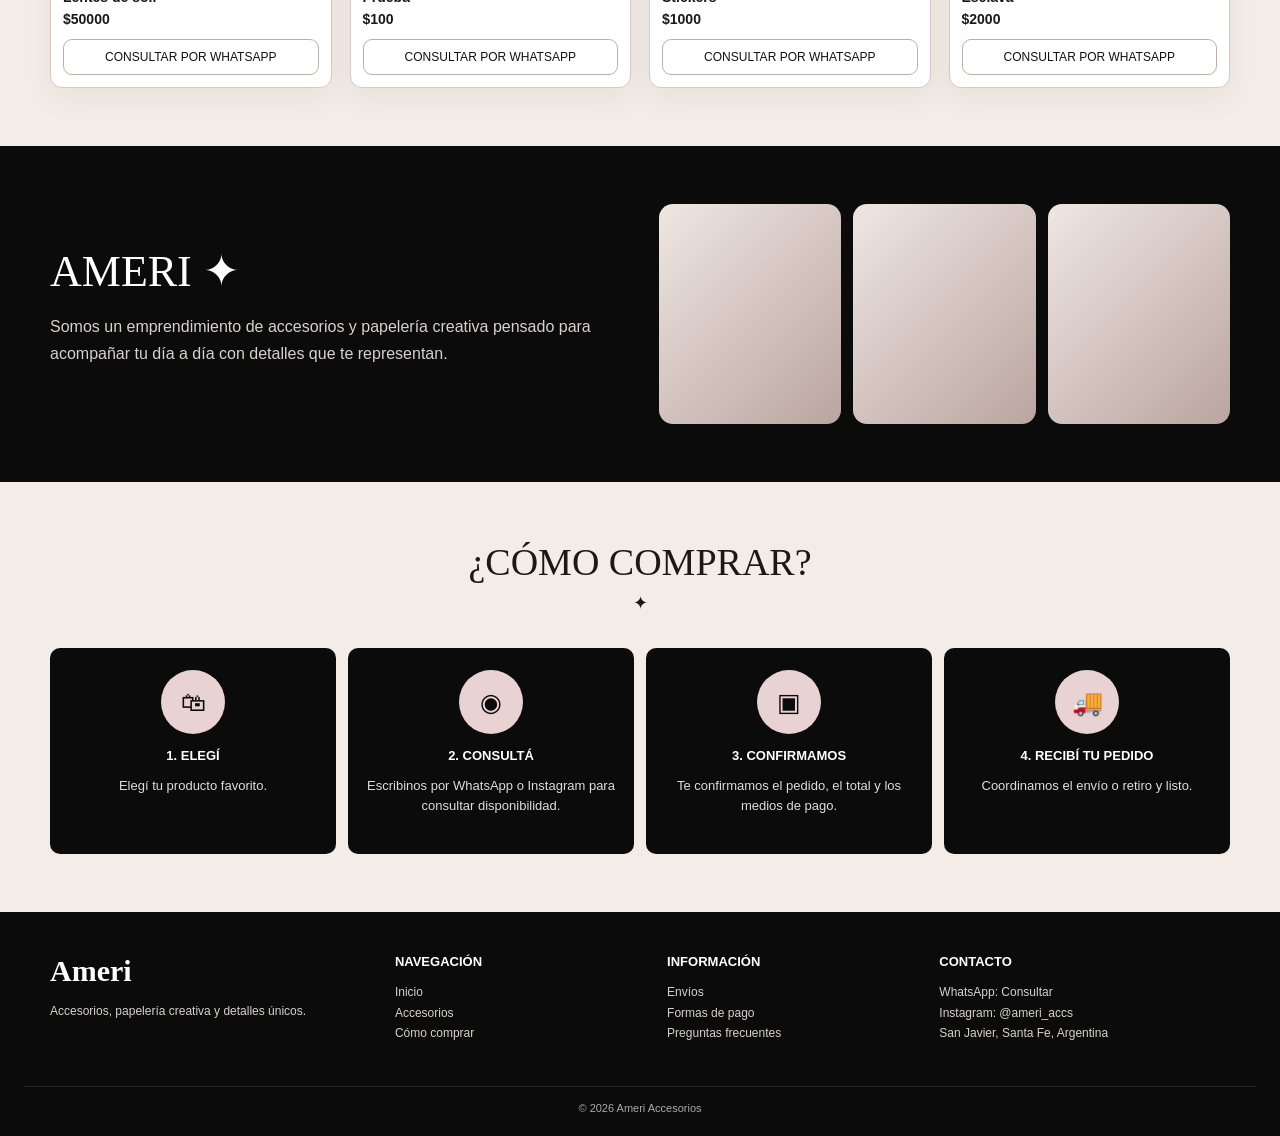
==== commit af0cb4a3: "Fix product image foreground padding in production" ====
--- a/index.html
+++ b/index.html
@@ -54,7 +54,7 @@
 
 .product-art{position:relative;overflow:hidden;background:#eee7e1;aspect-ratio:1/1}
 .product-art .product-art-bg{position:absolute;inset:0;width:100%;height:100%;object-fit:cover;filter:blur(18px);transform:scale(1.08);opacity:.55}
-.product-art .product-art-fg{position:absolute;inset:0;width:100%;height:100%;object-fit:contain;object-position:center;box-sizing:border-box;z-index=2}
+.product-art .product-art-fg{position:absolute;inset:0;width:100%;height:100%;object-fit:contain;object-position:center;padding:0;box-sizing:border-box;z-index=2}
 
 .product-art .product-art-bg{transition:filter .2s ease,opacity .2s ease}
 .product-art .product-art-fg{transition:object-position .2s ease,object-fit .2s ease}
